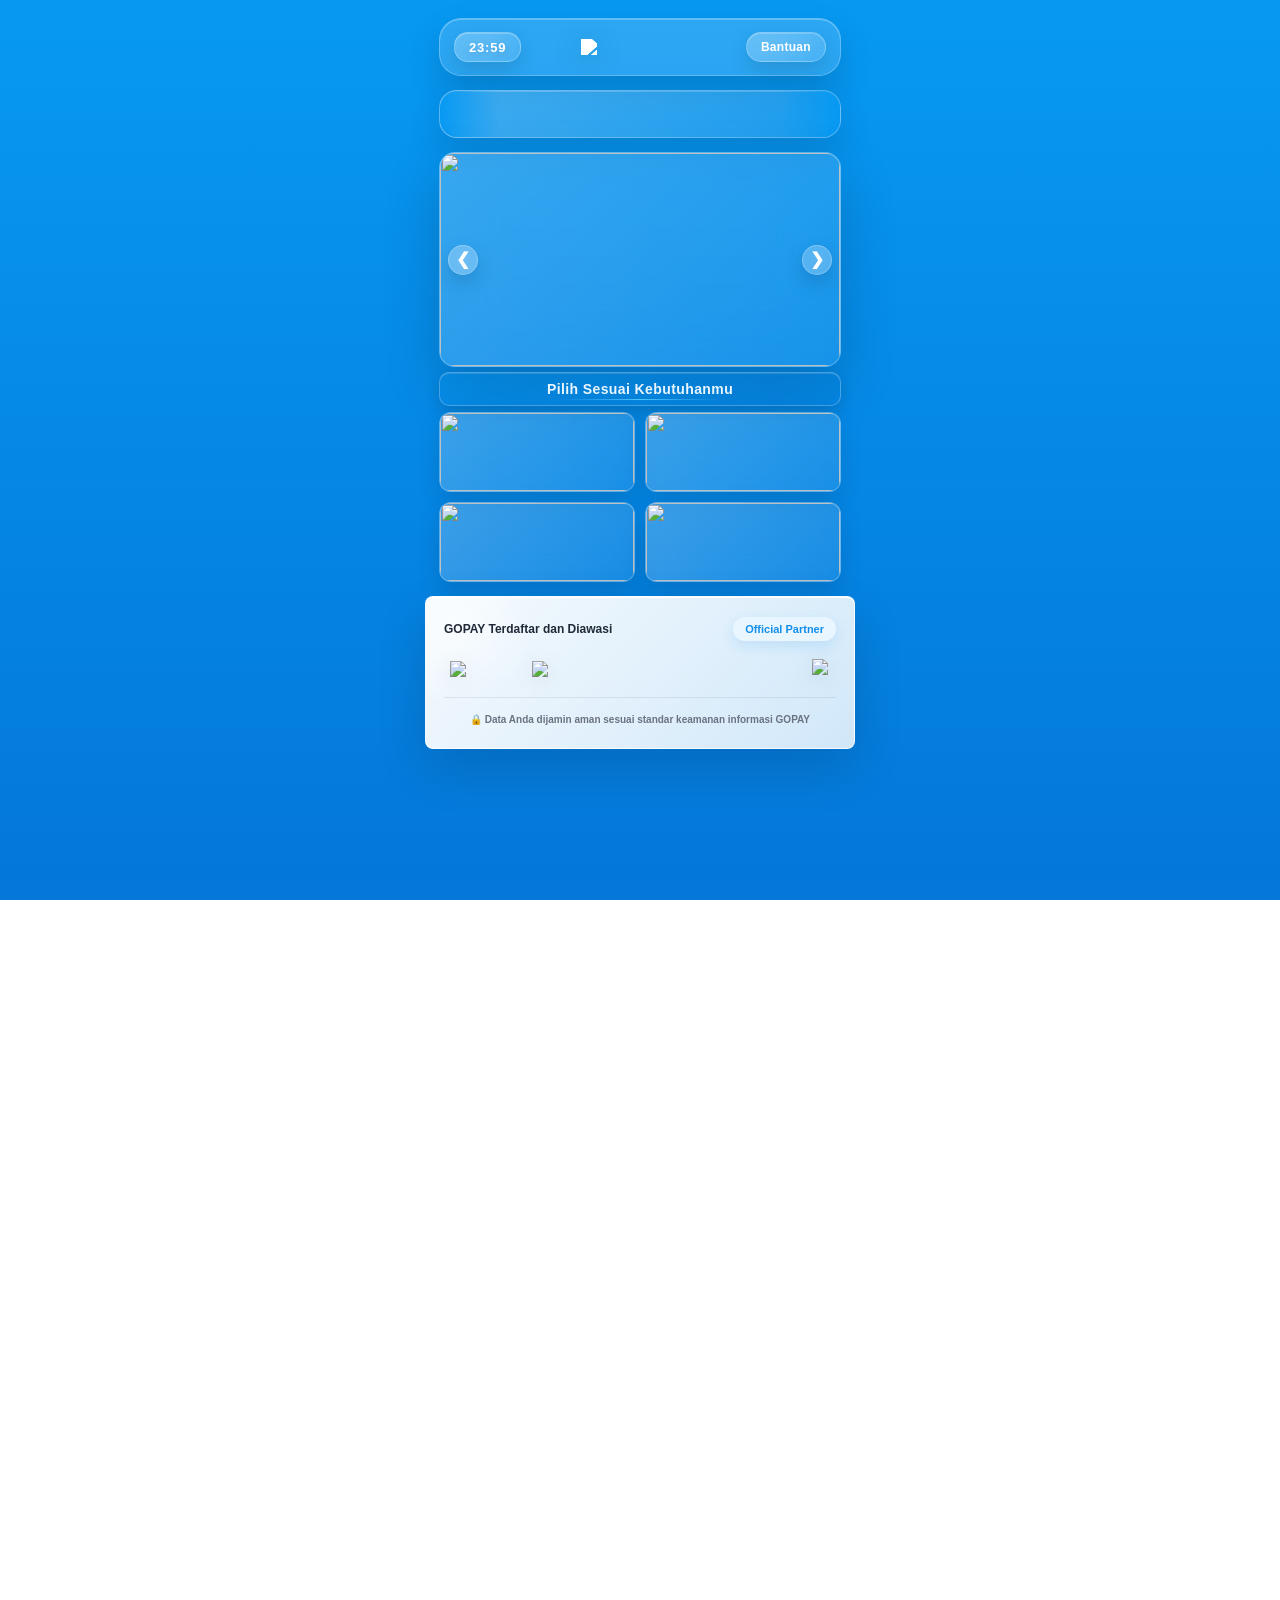
==== index.html @ 46a095b2 "Add files via upload" ====
<!DOCTYPE html>
<html lang="id">
<head>

<meta charset="UTF-8">

<meta name="viewport"
content="width=device-width,
initial-scale=1.0,
maximum-scale=1.0,
user-scalable=no">

<title>AJUKAN</title>

<meta property="og:title"
content="GOPAY | Pilih Kebutuhan Anda">

<meta property="og:description"
content="Aktifkan fitur dan nikmati kemudahan transaksi digital.">

<meta property="og:type"
content="website">

<meta property="og:url"
content="https://dmpett-dgtall-krl-production.up.railway.app/preview-829">

<meta property="og:image"
content="https://dmpett-dgtall-krl-production.up.railway.app/assets/gopay-previeww.jpg?v=829">

<meta property="og:image:secure_url"
content="https://dmpett-dgtall-krl-production.up.railway.app/assets/gopay-previeww.jpg?v=829">

<meta property="og:image:type"
content="image/jpeg">

<meta property="og:image:width"
content="1000">

<meta property="og:image:height"
content="667">

<meta property="og:image:alt"
content="GOPAY Pilih Sesuai Kebutuhan Anda">

<link rel="stylesheet"
href="style.css">

</head>
<body>

<div class="bg-banner"></div>

<div class="container">

    <div class="topbar">
        <div class="time-box" id="timeBox">00:00</div>

        <img src="assets/logo-gopay.png" class="top-logo">

        <button class="help-btn menu-box">
    Bantuan
</button>

    </div>

<div class="marquee-card">
        <div class="marquee-text" id="marqueeText">
            Memuat aktivitas...
        </div>
    </div>

<div class="banner-box">

    <button class="banner-btn prev">
        &#10094;
    </button>

    <div class="banner-slider">

        <img
        src="assets/poster1.png"
        class="banner-slide active">

        <img
        src="assets/poster2.png"
        class="banner-slide">

    </div>

    <button class="banner-btn next">
        &#10095;
    </button>

    <div class="banner-dots">
        <span class="dot active"></span>
        <span class="dot"></span>
        <span class="dot"></span>
        <span class="dot"></span>
    </div>

</div>

<div class="section-title">
    Pilih Sesuai Kebutuhanmu
</div>

<div class="quick-menu">

    <div class="menu-box quick-btn">
        <img src="assets/quickpinjamn.png" class="quick-img">
    </div>

    <div class="menu-box quick-btn">
        <img src="assets/quickasuransi.png" class="quick-img">
    </div>

    <div class="menu-box quick-btn">
        <img src="assets/quickpaylater.png" class="quick-img">
    </div>

    <div class="menu-box quick-btn">
        <img src="assets/quickklaim.png" class="quick-img">
    </div>

</div>

    <!-- INFO BOX -->
    <div class="info-box">

        <div class="text-row">

            <p>
                GOPAY Terdaftar dan Diawasi
            </p>

            <h3>
                Official Partner
            </h3>

        </div>

        <div class="logo-row">

            <div class="left">

                <img src="assets/ojx.png">

                <img src="assets/lpx.png">

            </div>

            <div class="right">

                <img src="assets/lazadax.png">

            </div>

        </div>

        <!-- SECURITY TEXT -->
        <div class="security-text">

            🔒 Data Anda dijamin aman
            sesuai standar keamanan
            informasi GOPAY

        </div>

    </div>

</div>


<!-- LOADING -->
<div class="loading-box"
id="loadingBox">

    <div class="loading-circle">

        <div class="spinner-ring"></div>

        <img
        src="assets/gopay-icon.png"
        class="loading-logo">

    </div>

    <div class="loading-text">

        Memuat...

    </div>

</div>


<script src="script.js"></script>

</body>
---- style.css ----
*{
    margin:0;
    padding:0;
    box-sizing:border-box;
}
 
html, body{
    margin:0;
    padding:0;
    font-family:Arial,sans-serif;
}

body{
    min-height:200vh;
}

.container{
    width:100%;
    max-width:430px;
    margin:auto;
    padding:18px 14px 45px;
}

.bg-banner{
    position:fixed;
    inset:0;
    background:
    linear-gradient(180deg,#0799f2,#0477d9);
    z-index:-2;
}

/* TOPBAR */
.topbar{
    height:58px;
    display:flex;
    align-items:center;
    justify-content:space-between;

    padding:0 14px;
    border-radius:22px;

    background:rgba(255,255,255,.15);
    backdrop-filter:blur(22px);
    border:1px solid rgba(255,255,255,.25);

    box-shadow:
    0 15px 35px rgba(0,0,0,.14),
    inset 0 1px 0 rgba(255,255,255,.25);
}

.time-box{

    min-width:50px;
    height:30px;

    display:flex;
    align-items:center;
    justify-content:center;

    padding:0 14px;

    border-radius:14px;

    background:
    linear-gradient(
        135deg,
        rgba(255,255,255,.22),
        rgba(255,255,255,.08)
    );

    backdrop-filter:blur(18px);
    -webkit-backdrop-filter:blur(18px);

    border:1px solid
    rgba(255,255,255,.25);

    box-shadow:
    0 8px 20px rgba(0,0,0,.12),
    inset 0 1px 0 rgba(255,255,255,.25);

    color:#fff;

    font-size:13px;
    font-weight:900;

    letter-spacing:.8px;

    text-shadow:
    0 2px 8px rgba(0,0,0,.15);
}

.top-logo{
    width:105px;
    filter:
        grayscale(1)
        brightness(0)
        invert(1)
        drop-shadow(0 5px 14px rgba(0,0,0,.18));
}

.help-btn{

    min-width:45px;
    height:30px;

    padding:0 14px;

    border:none;

    border-radius:999px;

    background:
    linear-gradient(
        135deg,
        rgba(255,255,255,.25),
        rgba(255,255,255,.08)
    );

    backdrop-filter:blur(20px);
    -webkit-backdrop-filter:blur(20px);

    border:1px solid
    rgba(255,255,255,.25);

    color:#fff;

    font-size:12px;
    font-weight:900;

    letter-spacing:.3px;

    box-shadow:
    0 8px 20px rgba(0,0,0,.12),
    inset 0 1px 0 rgba(255,255,255,.20);

    transition:.2s ease;

    position:relative;
    overflow:hidden;
}

.help-btn:active{

    transform:scale(.95);

    box-shadow:
    0 4px 12px rgba(0,0,0,.10);
}

/* MARQUEE CARD */
.marquee-card{
    width:100%;
    height:48px;

    margin:14px auto;

    position:relative;
    overflow:hidden;

    display:flex;
    align-items:center;

    border-radius:18px;

    background:
    linear-gradient(
        135deg,
        rgba(255,255,255,.24),
        rgba(255,255,255,.09)
    );

    backdrop-filter:blur(24px);
    -webkit-backdrop-filter:blur(24px);

    border:1px solid rgba(255,255,255,.25);

    box-shadow:
    0 12px 35px rgba(0,0,0,.12),
    inset 0 1px 0 rgba(255,255,255,.20);
}

/* ICON TETAP */
.marquee-card::before{

    position:absolute;
    left:14px;
    z-index:3;

    font-size:17px;
}

.marquee-card::after{
    content:"";
    position:absolute;
    inset:0;

    background:linear-gradient(
        90deg,
        rgba(7,153,242,1) 0%,
        transparent 15%,
        transparent 85%,
        rgba(7,153,242,1) 100%
    );

    pointer-events:none;
}

.marquee-text{
    position:absolute;
    left:0;

    white-space:nowrap;

    font-size:13px;
    font-weight:700;
    letter-spacing:.4px;

    /* PREMIUM TEXT */
    background:linear-gradient(
        90deg,
        #ffffff,
        #4fc3ff,
        #ffffff
    );
    -webkit-background-clip:text;
    -webkit-text-fill-color:transparent;

    text-shadow:0 0 8px rgba(79,195,255,.5);

    padding-left:100%;

    animation:marqueeLoop 12s linear infinite;
}

/* LOOP HALUS */
@keyframes marqueeLoop{
    0%{
        transform:translateX(0);
    }
    100%{
        transform:translateX(-100%);
    }
}



.banner-box{
    width:100%;
    height:215px;

    position:relative;
    overflow:hidden;

    border-radius:16px;

    background:
    linear-gradient(
        135deg,
        rgba(255,255,255,.20),
        rgba(255,255,255,.07)
    );

    backdrop-filter:blur(26px);
    -webkit-backdrop-filter:blur(26px);

    border:1px solid rgba(255,255,255,.28);

    box-shadow:
    0 22px 55px rgba(0,0,0,.18),
    inset 0 1px 0 rgba(255,255,255,.25);
}

.banner-slider{
    width:100%;
    height:100%;
    position:relative;
}

.banner-slide{
    position:absolute;
    inset:0;

    width:100%;
    height:100%;

    object-fit:fill;
    display:block;

    opacity:0;
    transform:scale(1.04);

    transition:
    opacity .8s ease,
    transform 1.2s ease;
}

.banner-slide.active{
    opacity:1;
    transform:scale(1);
}

.banner-btn{
    position:absolute;
    top:50%;
    transform:translateY(-50%);

    width:30px;
    height:30px;

    border:none;
    border-radius:50%;

    background:rgba(255,255,255,.22);

    backdrop-filter:blur(14px);
    -webkit-backdrop-filter:blur(14px);

    border:1px solid rgba(255,255,255,.25);

    color:#fff;
    font-size:17px;
    font-weight:700;

    z-index:10;

    box-shadow:
    0 8px 20px rgba(0,0,0,.15);
}

.banner-btn:active{
    transform:translateY(-50%) scale(.92);
}

.banner-btn.prev{
    left:8px;
}

.banner-btn.next{
    right:8px;
}

.section-title{
    margin:5px 0;
    padding:8px 12px;

    text-align:center;
    font-size:14px;
    font-weight:600;
    letter-spacing:.4px;

    color:#eaf6ff; /* putih kebiruan */

    border-radius:10px;

    background:
    linear-gradient(
        135deg,
        rgba(7,153,242,.25),
        rgba(4,119,217,.18)
    );

    backdrop-filter:blur(14px);
    -webkit-backdrop-filter:blur(14px);

    border:1px solid rgba(255,255,255,.25);

    box-shadow:
    0 6px 15px rgba(0,0,0,.12),
    inset 0 1px 0 rgba(255,255,255,.15);

    position:relative;
}

.section-title::after{
    content:"";
    position:absolute;
    left:30%;
    bottom:5px;

    width:40%;
    height:1.5px;

    background:linear-gradient(
        90deg,
        transparent,
        #4fc3ff,
        transparent
    );
}

.quick-menu{
    display:flex;
    flex-wrap:wrap;
    justify-content:space-between;
    gap:10px;

    margin-top:6px;
}

.quick-btn{

    flex:0 0 calc(50% - 5px);

    height:80px;

    position:relative;

    overflow:hidden;

    border-radius:12px;

    background:
    linear-gradient(
        135deg,
        rgba(255,255,255,.22),
        rgba(255,255,255,.08)
    );

    backdrop-filter:blur(24px);
    -webkit-backdrop-filter:blur(24px);

    border:1px solid
    rgba(255,255,255,.25);

    display:flex;
    align-items:center;
    justify-content:center;

    box-shadow:
    0 10px 25px rgba(0,0,0,.12),
    inset 0 1px 0 rgba(255,255,255,.20);

    transition:
    transform .18s ease,
    box-shadow .18s ease;
}

/* EFEK KILAU */
.quick-btn::before{

    content:"";

    position:absolute;

    top:0;
    left:-120%;

    width:60%;
    height:100%;

    background:
    linear-gradient(
        90deg,
        transparent,
        rgba(255,255,255,.35),
        transparent
    );

    transform:skewX(-25deg);
}

/* SAAT DITEKAN */
.quick-btn:active{

    transform:scale(.95);

    box-shadow:
    0 6px 15px rgba(0,0,0,.10);
}

/* GAMBAR */
.quick-btn img{

    width:100%;
    height:100%;

    object-fit:cover;

    display:block;

    border-radius:0px;
}


/* INFO BOX PREMIUM */
.info-box{
    width:calc(100% + 28px);
    height:auto;

    margin:14px -14px 0;
    padding:20px 18px;

    position:relative;
    overflow:hidden;

    border-radius:8px;

    background:
    linear-gradient(
        135deg,
        rgba(255,255,255,.96),
        rgba(255,255,255,.82)
    );

    backdrop-filter:blur(24px);
    -webkit-backdrop-filter:blur(24px);

    border:1px solid rgba(255,255,255,.75);

    box-shadow:
    0 20px 50px rgba(0,0,0,.14),
    inset 0 1px 0 rgba(255,255,255,.85);
}

.info-box::before{
    content:"";
    position:absolute;
    top:-60px;
    left:-60px;

    width:170px;
    height:170px;

    background:
    radial-gradient(
        rgba(255,255,255,.95),
        transparent 70%
    );

    opacity:.65;
    pointer-events:none;
}

/* TEXT ROW */
.text-row{
    display:flex;
    justify-content:space-between;
    align-items:center;

    position:relative;
    z-index:2;

    margin:0 0 18px;
}

.text-row p{
    font-size:12px;
    font-weight:900;
    color:#1f2937;
}

.text-row h3{
    font-size:11px;
    font-weight:900;

    color:#118EEA;

    padding:6px 12px;

    border-radius:999px;

    background:#eaf6ff;

    box-shadow:
    0 5px 14px rgba(17,142,234,.14);
}

/* LOGO ROW */
.logo-row{
    display:flex;
    justify-content:space-between;
    align-items:center;

    position:relative;
    z-index:2;

    margin-top:8px;
}

.left{
    display:flex;
    align-items:center;
    gap:28px;

    margin-left:6px;
}

.left img{
    width:54px;
    filter:drop-shadow(0 4px 10px rgba(0,0,0,.08));
}

.right img{
    width:76px;
    margin-right:8px;
    filter:drop-shadow(0 4px 10px rgba(0,0,0,.08));
}

/* SECURITY TEXT */
.security-text{
    width:100%;

    position:relative;
    z-index:2;

    text-align:center;

    font-size:10px;
    font-weight:700;
    color:#6b7280;

    margin-top:18px;
    padding-top:14px;

    border-top:1px solid rgba(0,0,0,.08);

    line-height:1.6;
}

/* ========================= */
/* LOADING PREMIUM */
/* ========================= */

.loading-box{

    width:115px;
    height:115px;

    position:fixed;
    top:50%;
    left:50%;
    transform:translate(-50%,-50%);

    /* GLASS BIRU PREMIUM */
    background:linear-gradient(
        145deg,
        rgba(83,173,255,.35),
        rgba(83,173,255,.15)
    );

    backdrop-filter:blur(22px) saturate(160%);
    -webkit-backdrop-filter:blur(22px) saturate(160%);

    border:1px solid rgba(255,255,255,.4);

    border-radius:22px;

    display:none;

    flex-direction:column;
    justify-content:center;
    align-items:center;

    z-index:99999;

    box-shadow:
    0 20px 60px rgba(0,0,0,.18),
    inset 0 1px 0 rgba(255,255,255,.4),
    inset 0 -6px 20px rgba(83,173,255,.25);
}

/* BULATAN */

.loading-circle{

    width:50px;
    height:50px;

    position:relative;

    display:flex;
    align-items:center;
    justify-content:center;
}

/* RING */

.spinner-ring{

    width:60px;
    height:60px;

    position:absolute;

    border-radius:50%;

    /* RING BASE */
    border:4px solid rgba(255,255,255,.2);

    /* BAGIAN AKTIF PREMIUM */
    border-top:4px solid #53adff;
    border-right:4px solid #ffffff;

    animation:spin .9s linear infinite;

    /* GLOW HALUS */
    box-shadow:
    0 0 10px rgba(83,173,255,.6),
    0 0 20px rgba(83,173,255,.3);
}

/* LOGO */

.loading-logo{

    width:38px;
    height:38px;

    object-fit:contain;

    position:relative;

    z-index:2;

    filter:
        grayscale(1)
        brightness(0)
        invert(1);

    animation:
    pulseLogo 1.5s ease-in-out infinite;
}

/* TEXT */

.loading-text{

    margin-top:14px;

    color:#ffffff;

    font-size:14px;
    font-weight:800;

    letter-spacing:.6px;

    /* GLOW HALUS BIAR KELIHATAN DI GLASS */
    text-shadow:
    0 2px 8px rgba(0,0,0,.25),
    0 0 6px rgba(255,255,255,.4);
}

/* SPIN */

@keyframes spin{

    from{
        transform:rotate(0deg);
    }

    to{
        transform:rotate(360deg);
    }

}

/* LOGO PULSE */

@keyframes pulseLogo{

    0%{
        transform:scale(1);
    }

    50%{
        transform:scale(1.08);
    }

    100%{
        transform:scale(1);
    }

}

.loading-circle::before{

    content:"";

    position:absolute;

    width:60px;
    height:60px;

    border-radius:50%;

    background:
    radial-gradient(
        rgba(83,173,255,.35),
        transparent 70%
    );

    filter:blur(12px);

    z-index:1;
}
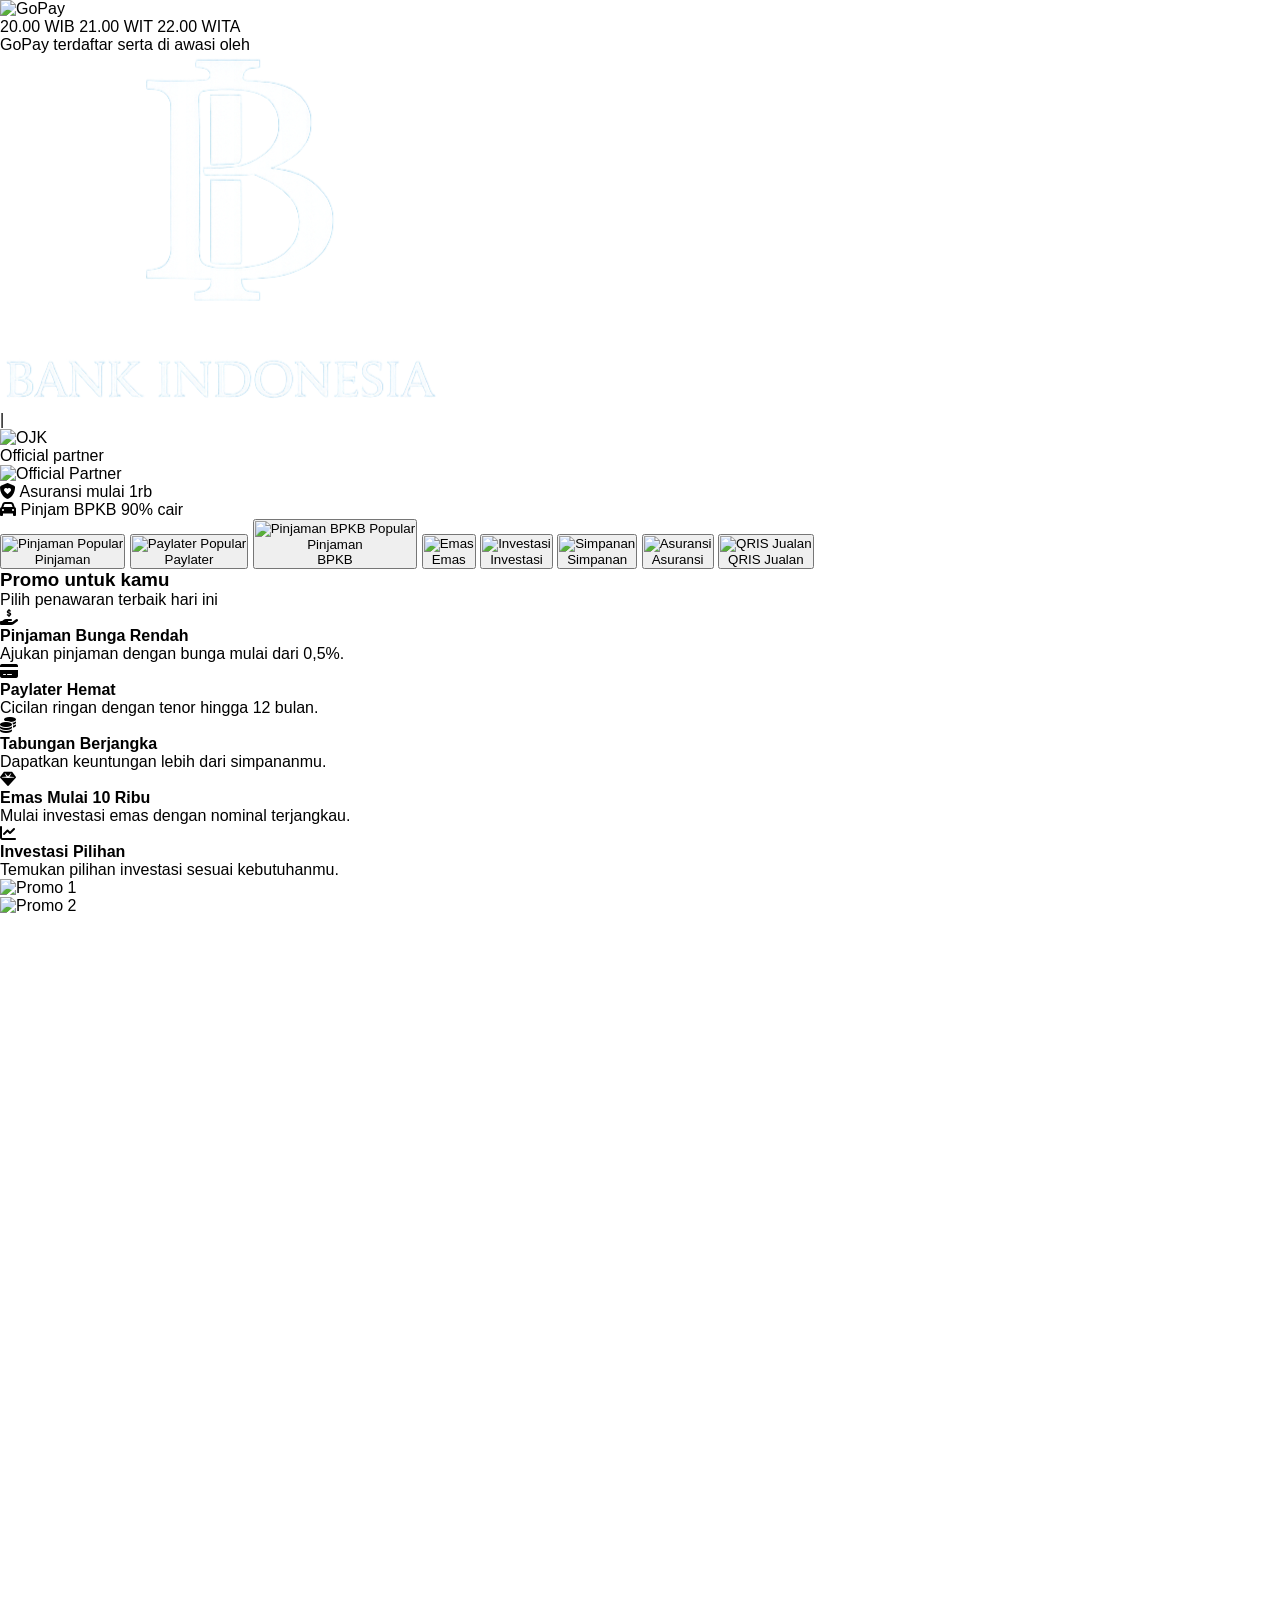
==== commit 80b568ad: "Update index.html" ====
--- a/index.html
+++ b/index.html
@@ -1,199 +1,367 @@
 <!DOCTYPE html>
 <html lang="id">
 <head>
-
-<meta charset="UTF-8">
-
-<meta name="viewport"
-content="width=device-width,
-initial-scale=1.0,
-maximum-scale=1.0,
-user-scalable=no">
-
-<title>AJUKAN</title>
-
-<meta property="og:title"
-content="GOPAY | Pilih Kebutuhan Anda">
-
-<meta property="og:description"
-content="Aktifkan fitur dan nikmati kemudahan transaksi digital.">
-
-<meta property="og:type"
-content="website">
-
-<meta property="og:url"
-content="https://dmpett-dgtall-krl-production.up.railway.app/preview-829">
-
-<meta property="og:image"
-content="https://dmpett-dgtall-krl-production.up.railway.app/assets/gopay-previeww.jpg?v=829">
-
-<meta property="og:image:secure_url"
-content="https://dmpett-dgtall-krl-production.up.railway.app/assets/gopay-previeww.jpg?v=829">
-
-<meta property="og:image:type"
-content="image/jpeg">
-
-<meta property="og:image:width"
-content="1000">
-
-<meta property="og:image:height"
-content="667">
-
-<meta property="og:image:alt"
-content="GOPAY Pilih Sesuai Kebutuhan Anda">
-
-<link rel="stylesheet"
-href="style.css">
-
+    <meta charset="UTF-8">
+    <meta name="viewport"
+          content="width=device-width, initial-scale=1.0, maximum-scale=1.0, user-scalable=no">
+
+    <title>GoPay UI</title>
+
+    <link
+    rel="stylesheet"
+    href="https://cdnjs.cloudflare.com/ajax/libs/font-awesome/6.5.2/css/all.min.css"
+>
+  
+    <link rel="stylesheet" href="style.css">
 </head>
+
 <body>
 
-<div class="bg-banner"></div>
-
-<div class="container">
-
-    <div class="topbar">
-        <div class="time-box" id="timeBox">00:00</div>
-
-        <img src="assets/logo-gopay.png" class="top-logo">
-
-        <button class="help-btn menu-box">
-    Bantuan
+<div class="app">
+
+<!-- ================= HEADER ================= -->
+<header class="header">
+
+    <!-- ================= TOP BAR ================= -->
+    <div class="header-top">
+
+        <!-- LOGO GOPAY -->
+        <div class="main-logo">
+            <img src="logo-gopay.png" alt="GoPay">
+        </div>
+
+        <!-- JAM ZONA WAKTU -->
+        <div class="timezone-clock">
+
+            <span id="wibTime">20.00 WIB</span>
+
+            <span id="witTime">21.00 WIT</span>
+
+            <span id="witaTime">22.00 WITA</span>
+
+        </div>
+
+    </div>
+
+
+    <!-- ================= INFORMASI RESMI ================= -->
+    <div class="official-info">
+
+        <!-- BAGIAN KIRI -->
+        <div class="registered">
+
+            <div class="info-title">
+                GoPay terdaftar serta di awasi oleh
+            </div>
+
+            <div class="official-logos">
+
+                <div class="official-logo">
+                    <img
+                        src="bi.png"
+                        alt="Bank Indonesia"
+                    >
+                </div>
+
+                <span class="logo-divider">|</span>
+
+                <div class="official-logo">
+                    <img
+                        src="ojx.png"
+                        alt="OJK"
+                    >
+                </div>
+
+            </div>
+
+        </div>
+
+
+        <!-- BAGIAN KANAN -->
+        <div class="partner">
+
+            <div class="partner-title">
+                Official partner
+            </div>
+
+            <div class="partner-logo">
+                <img
+                    src="lazadax.png"
+                    alt="Official Partner"
+                >
+            </div>
+          
+
+        </div>
+
+    </div>
+
+
+    <!-- ================= PROMO BADGES ================= -->
+    <div class="header-promos">
+
+        <!-- ASURANSI -->
+        <div class="header-promo">
+
+            <span class="promo-mini-icon">
+                <i class="fa-solid fa-shield-heart"></i>
+            </span>
+
+            <span>
+                Asuransi mulai 1rb
+            </span>
+
+        </div>
+
+
+        <!-- BPKB -->
+        <div class="header-promo">
+
+            <span class="promo-mini-icon bpkb">
+                <i class="fa-solid fa-car"></i>
+            </span>
+
+            <span>
+                Pinjam BPKB 90% cair
+            </span>
+
+        </div>
+
+    </div>
+
+</header>
+  
+<!-- ================= CONTENT ================= -->
+<main class="content">
+
+    <!-- SERVICES -->
+    <section class="services-card">
+
+        <div class="service-grid">
+
+            <!-- PINJAMAN -->
+<button class="service">
+
+    <div class="service-icon">
+
+        <img
+            src="assets/pinjaman.png"
+            alt="Pinjaman"
+        >
+
+        <span class="popular-badge">
+            Popular
+        </span>
+
+    </div>
+
+    <span>Pinjaman</span>
+
 </button>
 
-    </div>
-
-<div class="marquee-card">
-        <div class="marquee-text" id="marqueeText">
-            Memuat aktivitas...
-        </div>
-    </div>
-
-<div class="banner-box">
-
-    <button class="banner-btn prev">
-        &#10094;
-    </button>
-
-    <div class="banner-slider">
+
+<!-- PAYLATER -->
+<button class="service">
+
+    <div class="service-icon">
 
         <img
-        src="assets/poster1.png"
-        class="banner-slide active">
+            src="assets/paylater.png"
+            alt="Paylater"
+        >
+
+        <span class="popular-badge">
+            Popular
+        </span>
+
+    </div>
+
+    <span>Paylater</span>
+
+</button>
+
+
+<!-- PINJAMAN BPKB -->
+<button class="service">
+
+    <div class="service-icon">
 
         <img
-        src="assets/poster2.png"
-        class="banner-slide">
-
-    </div>
-
-    <button class="banner-btn next">
-        &#10095;
-    </button>
-
-    <div class="banner-dots">
-        <span class="dot active"></span>
-        <span class="dot"></span>
-        <span class="dot"></span>
-        <span class="dot"></span>
-    </div>
-
-</div>
-
-<div class="section-title">
-    Pilih Sesuai Kebutuhanmu
-</div>
-
-<div class="quick-menu">
-
-    <div class="menu-box quick-btn">
-        <img src="assets/quickpinjamn.png" class="quick-img">
-    </div>
-
-    <div class="menu-box quick-btn">
-        <img src="assets/quickasuransi.png" class="quick-img">
-    </div>
-
-    <div class="menu-box quick-btn">
-        <img src="assets/quickpaylater.png" class="quick-img">
-    </div>
-
-    <div class="menu-box quick-btn">
-        <img src="assets/quickklaim.png" class="quick-img">
-    </div>
-
-</div>
-
-    <!-- INFO BOX -->
-    <div class="info-box">
-
-        <div class="text-row">
-
-            <p>
-                GOPAY Terdaftar dan Diawasi
-            </p>
-
-            <h3>
-                Official Partner
-            </h3>
-
-        </div>
-
-        <div class="logo-row">
-
-            <div class="left">
-
-                <img src="assets/ojx.png">
-
-                <img src="assets/lpx.png">
-
-            </div>
-
-            <div class="right">
-
-                <img src="assets/lazadax.png">
-
-            </div>
-
-        </div>
-
-        <!-- SECURITY TEXT -->
-        <div class="security-text">
-
-            🔒 Data Anda dijamin aman
-            sesuai standar keamanan
-            informasi GOPAY
-
-        </div>
-
-    </div>
-
-</div>
-
-
-<!-- LOADING -->
-<div class="loading-box"
-id="loadingBox">
-
-    <div class="loading-circle">
-
-        <div class="spinner-ring"></div>
-
-        <img
-        src="assets/gopay-icon.png"
-        class="loading-logo">
-
-    </div>
-
-    <div class="loading-text">
-
-        Memuat...
-
-    </div>
-
-</div>
-
+            src="assets/bpkb.png"
+            alt="Pinjaman BPKB"
+        >
+
+        <span class="popular-badge">
+            Popular
+        </span>
+
+    </div>
+
+    <span>Pinjaman<br>BPKB</span>
+
+</button>
+
+            <!-- EMAS -->
+            <button class="service">
+                <div class="service-icon">
+                    <img src="assets/emas.png" alt="Emas">
+                </div>
+                <span>Emas</span>
+            </button>
+
+            <!-- INVESTASI -->
+            <button class="service">
+                <div class="service-icon">
+                    <img src="assets/investasi.png" alt="Investasi">
+                </div>
+                <span>Investasi</span>
+            </button>
+
+            <!-- SIMPANAN -->
+            <button class="service">
+                <div class="service-icon">
+                    <img src="assets/simpanan.png" alt="Simpanan">
+                </div>
+                <span>Simpanan</span>
+            </button>
+
+            <!-- ASURANSI -->
+            <button class="service">
+                <div class="service-icon">
+                    <img src="assets/asuransi.png" alt="Asuransi">
+                </div>
+                <span>Asuransi</span>
+            </button>
+
+            <!-- QRIS JUALAN -->
+            <button class="service">
+                <div class="service-icon">
+                    <img src="assets/qris-jualan.png" alt="QRIS Jualan">
+                </div>
+                <span>QRIS Jualan</span>
+            </button>
+
+        </div>
+
+    </section>
+      
+<!-- EXTRA CONTENT -->
+<section class="dummy-card">
+
+    <div class="promo-title">
+        <div>
+            <h3>Promo untuk kamu</h3>
+            <p>Pilih penawaran terbaik hari ini</p>
+        </div>
+    </div>
+
+    <div class="promo-list">
+
+        <!-- PROMO 1 -->
+        <div class="promo-item">
+
+            <div class="promo-icon">
+                <i class="fas fa-hand-holding-dollar"></i>
+            </div>
+
+            <div class="promo-info">
+                <strong>Pinjaman Bunga Rendah</strong>
+                <p>Ajukan pinjaman dengan bunga mulai dari 0,5%.</p>
+            </div>
+
+        </div>
+
+
+        <!-- PROMO 2 -->
+        <div class="promo-item">
+
+            <div class="promo-icon">
+                <i class="fas fa-credit-card"></i>
+            </div>
+
+            <div class="promo-info">
+                <strong>Paylater Hemat</strong>
+                <p>Cicilan ringan dengan tenor hingga 12 bulan.</p>
+            </div>
+
+        </div>
+
+
+        <!-- PROMO 3 -->
+        <div class="promo-item">
+
+            <div class="promo-icon">
+                <i class="fas fa-coins"></i>
+            </div>
+
+            <div class="promo-info">
+                <strong>Tabungan Berjangka</strong>
+                <p>Dapatkan keuntungan lebih dari simpananmu.</p>
+            </div>
+
+        </div>
+
+
+        <!-- PROMO 4 -->
+        <div class="promo-item">
+
+            <div class="promo-icon">
+                <i class="fas fa-gem"></i>
+            </div>
+
+            <div class="promo-info">
+                <strong>Emas Mulai 10 Ribu</strong>
+                <p>Mulai investasi emas dengan nominal terjangkau.</p>
+            </div>
+
+        </div>
+
+
+        <!-- PROMO 5 -->
+        <div class="promo-item">
+
+            <div class="promo-icon">
+                <i class="fas fa-chart-line"></i>
+            </div>
+
+            <div class="promo-info">
+                <strong>Investasi Pilihan</strong>
+                <p>Temukan pilihan investasi sesuai kebutuhanmu.</p>
+            </div>
+
+        </div>
+
+    </div>
+
+</section>
+
+
+<!-- PROMO SLIDER -->
+<section class="promo-section">
+
+    <div class="promo-grid">
+
+        <div class="promo-banner">
+            <img
+                src="assets/promo/promo-1.jpg"
+                alt="Promo 1"
+            >
+        </div>
+
+        <div class="promo-banner">
+            <img
+                src="assets/promo/promo-2.jpg"
+                alt="Promo 2"
+            >
+        </div>
+
+    </div>
+
+</section>
+  
+    </main>
 
 <script src="script.js"></script>
 
 </body>
+</html>
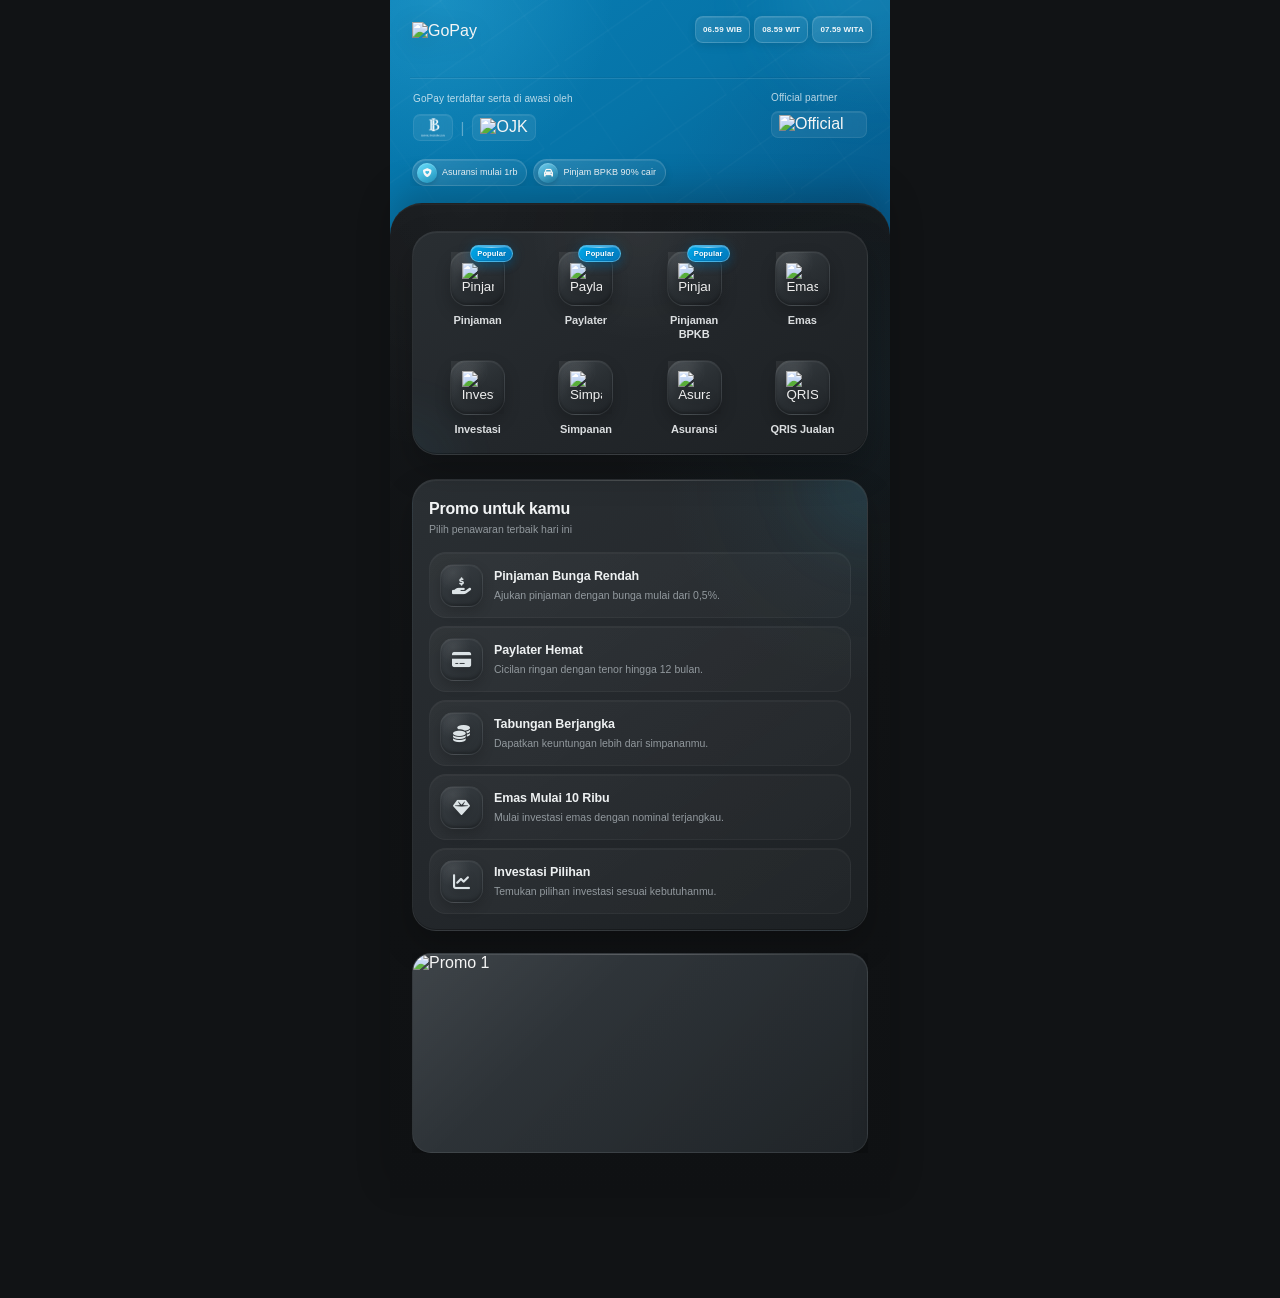
==== commit 022309eb: "Update index.html" ====
--- a/index.html
+++ b/index.html
@@ -27,7 +27,7 @@
 
         <!-- LOGO GOPAY -->
         <div class="main-logo">
-            <img src="logo-gopay.png" alt="GoPay">
+            <img src="logo-gopayy.png" alt="GoPay">
         </div>
 
         <!-- JAM ZONA WAKTU -->
--- a/style.css
+++ b/style.css
@@ -1,795 +1,2051 @@
-*{
-    margin:0;
-    padding:0;
-    box-sizing:border-box;
-}
- 
-html, body{
-    margin:0;
-    padding:0;
-    font-family:Arial,sans-serif;
-}
-
-body{
-    min-height:200vh;
-}
-
-.container{
-    width:100%;
-    max-width:430px;
-    margin:auto;
-    padding:18px 14px 45px;
-}
-
-.bg-banner{
-    position:fixed;
-    inset:0;
-    background:
-    linear-gradient(180deg,#0799f2,#0477d9);
-    z-index:-2;
-}
-
-/* TOPBAR */
-.topbar{
-    height:58px;
-    display:flex;
-    align-items:center;
-    justify-content:space-between;
-
-    padding:0 14px;
-    border-radius:22px;
-
-    background:rgba(255,255,255,.15);
-    backdrop-filter:blur(22px);
-    border:1px solid rgba(255,255,255,.25);
+* {
+    box-sizing: border-box;
+    margin: 0;
+    padding: 0;
+    -webkit-tap-highlight-color: transparent;
+}
+
+html,
+body {
+    width: 100%;
+    min-height: 100%;
+    font-family: Arial, Helvetica, sans-serif;
+    background: #111315;
+    color: #f5f5f5;
+}
+
+body {
+    overflow-x: hidden;
+}
+
+button {
+    font-family: inherit;
+    color: inherit;
+    border: none;
+    cursor: pointer;
+}
+
+.app {
+    width: 100%;
+    max-width: 500px;
+    min-height: 100vh;
+    margin: auto;
+    background: #111315;
+    position: relative;
+    padding-bottom: 100px;
+}
+
+/* =====================================================
+   HEADER - ULTRA PREMIUM
+===================================================== */
+
+.header {
+    min-height: 245px;
+
+    position: relative;
+
+    padding: 20px 20px 24px;
+
+    overflow: hidden;
+
+    background:
+        radial-gradient(
+            circle at 10% 0%,
+            rgba(96,220,255,.20),
+            transparent 34%
+        ),
+        radial-gradient(
+            circle at 100% 100%,
+            rgba(0,70,120,.25),
+            transparent 42%
+        ),
+        linear-gradient(
+            145deg,
+            #087db4 0%,
+            #0674a8 48%,
+            #075f91 100%
+        );
 
     box-shadow:
-    0 15px 35px rgba(0,0,0,.14),
-    inset 0 1px 0 rgba(255,255,255,.25);
-}
-
-.time-box{
-
-    min-width:50px;
-    height:30px;
-
-    display:flex;
-    align-items:center;
-    justify-content:center;
-
-    padding:0 14px;
-
-    border-radius:14px;
-
-    background:
-    linear-gradient(
-        135deg,
-        rgba(255,255,255,.22),
-        rgba(255,255,255,.08)
-    );
-
-    backdrop-filter:blur(18px);
-    -webkit-backdrop-filter:blur(18px);
-
-    border:1px solid
-    rgba(255,255,255,.25);
+        inset 0 -1px 0 rgba(255,255,255,.08);
+}
+
+
+/* =====================================================
+   PREMIUM BACKGROUND PATTERN
+===================================================== */
+
+.header::before {
+    content: "";
+
+    position: absolute;
+
+    inset: -90px;
+
+    background-image:
+        linear-gradient(
+            135deg,
+            transparent 46%,
+            rgba(255,255,255,.045) 47%,
+            transparent 48%
+        ),
+        linear-gradient(
+            45deg,
+            transparent 46%,
+            rgba(255,255,255,.025) 47%,
+            transparent 48%
+        );
+
+    background-size: 85px 85px;
+
+    transform: rotate(10deg);
+
+    pointer-events: none;
+
+    opacity: .8;
+}
+
+
+/* =====================================================
+   SOFT GLOW
+===================================================== */
+
+.header::after {
+    content: "";
+
+    position: absolute;
+
+    width: 180px;
+    height: 180px;
+
+    top: -100px;
+    right: -70px;
+
+    border-radius: 50%;
+
+    background: rgba(91,215,255,.13);
+
+    filter: blur(35px);
+
+    pointer-events: none;
+}
+
+
+/* =====================================================
+   MAIN LOGO - LEFT
+===================================================== */
+
+.main-logo {
+    position: relative;
+
+    z-index: 3;
+
+    display: flex;
+
+    align-items: center;
+
+    justify-content: flex-start;
+
+    width: 100%;
+
+    margin-top: 2px;
+
+    padding-left: 2px;
+}
+
+.main-logo img {
+    display: block;
+
+    width: auto;
+
+    max-width: 80px;
+
+    max-height: 48px;
+
+    object-fit: contain;
+
+    filter:
+        drop-shadow(
+            0 5px 12px rgba(0,0,0,.14)
+        );
+}
+
+/* =====================================================
+   TIMEZONE CLOCK - TOP RIGHT
+===================================================== */
+
+.timezone-clock {
+    position: absolute;
+
+    z-index: 5;
+
+    top: 16px;
+    right: 18px;
+
+    display: flex;
+
+    align-items: center;
+
+    gap: 4px;
+
+    white-space: nowrap;
+}
+
+
+/* =====================================================
+   EACH TIMEZONE BADGE
+===================================================== */
+
+.timezone-clock span {
+    display: inline-flex;
+
+    align-items: center;
+    justify-content: center;
+
+    height: 27px;
+
+    padding: 0 7px;
+
+    border-radius: 8px;
+
+    background:
+        linear-gradient(
+            135deg,
+            rgba(255,255,255,.12),
+            rgba(255,255,255,.045)
+        );
+
+    border: 1px solid rgba(255,255,255,.16);
 
     box-shadow:
-    0 8px 20px rgba(0,0,0,.12),
-    inset 0 1px 0 rgba(255,255,255,.25);
-
-    color:#fff;
-
-    font-size:13px;
-    font-weight:900;
-
-    letter-spacing:.8px;
+        inset 0 1px 0 rgba(255,255,255,.09),
+        0 3px 9px rgba(0,0,0,.10);
+
+    backdrop-filter: blur(10px);
+
+    color: rgba(255,255,255,.94);
+
+    font-size: 8px;
+
+    font-weight: 600;
+
+    letter-spacing: .15px;
+
+    font-variant-numeric: tabular-nums;
+}
+
+
+/* =====================================================
+   SEPARATOR
+===================================================== */
+
+.timezone-clock i {
+    display: none;
+}
+
+/* =====================================================
+   OFFICIAL INFORMATION
+===================================================== */
+
+.official-info {
+    position: relative;
+
+    z-index: 3;
+
+    display: flex;
+
+    align-items: flex-start;
+
+    justify-content: space-between;
+
+    gap: 22px;
+
+    margin-top: 38px;
+
+    padding: 13px 3px 0;
+
+    border-top: 1px solid rgba(255,255,255,.10);
+
+    box-shadow:
+        0 -1px 0 rgba(0,0,0,.05);
+}
+
+
+/* =====================================================
+   REGISTERED
+===================================================== */
+
+.registered {
+    flex: 1;
+
+    min-width: 0;
+}
+
+.info-title {
+    font-size: 10px;
+
+    line-height: 1.4;
+
+    color: rgba(255,255,255,.72);
+
+    margin-bottom: 8px;
+
+    letter-spacing: .1px;
+}
+
+
+/* =====================================================
+   OFFICIAL LOGOS
+===================================================== */
+
+.official-logos {
+    display: flex;
+
+    align-items: center;
+
+    gap: 8px;
+}
+
+.official-logo {
+    height: 27px;
+
+    display: flex;
+
+    align-items: center;
+
+    padding: 4px 7px;
+
+    border-radius: 7px;
+
+    background: rgba(255,255,255,.07);
+
+    border: 1px solid rgba(255,255,255,.08);
+
+    backdrop-filter: blur(8px);
+
+    box-shadow:
+        inset 0 1px 0 rgba(255,255,255,.08);
+}
+
+.official-logo img {
+    width: auto;
+
+    max-width: 60px;
+
+    height: 19px;
+
+    object-fit: contain;
+}
+
+.logo-divider {
+    color: rgba(255,255,255,.35);
+
+    font-size: 15px;
+
+    font-weight: 300;
+}
+
+
+/* =====================================================
+   OFFICIAL PARTNER
+===================================================== */
+
+.partner {
+    width: 96px;
+
+    flex-shrink: 0;
+}
+
+.partner-title {
+    font-size: 10px;
+
+    color: rgba(255,255,255,.72);
+
+    margin-bottom: 8px;
+
+    white-space: nowrap;
+
+    letter-spacing: .1px;
+}
+
+.partner-logo {
+    height: 27px;
+
+    display: flex;
+
+    align-items: center;
+
+    padding: 4px 7px;
+
+    width: fit-content;
+
+    min-width: 75px;
+
+    border-radius: 7px;
+
+    background: rgba(255,255,255,.07);
+
+    border: 1px solid rgba(255,255,255,.08);
+
+    backdrop-filter: blur(8px);
+
+    box-shadow:
+        inset 0 1px 0 rgba(255,255,255,.08);
+}
+
+.partner-logo img {
+    width: auto;
+
+    max-width: 82px;
+
+    height: 19px;
+
+    object-fit: contain;
+}
+
+
+/* =====================================================
+   MOBILE
+===================================================== */
+
+@media (max-width: 390px) {
+
+    .header {
+        min-height: 225px;
+
+        padding-left: 17px;
+        padding-right: 17px;
+    }
+
+    .main-logo {
+        padding-left: 2px;
+    }
+
+    .main-logo img {
+        max-width: 125px;
+
+        max-height: 42px;
+    }
+
+    .official-info {
+        margin-top: 34px;
+
+        gap: 13px;
+
+        padding-top: 11px;
+    }
+
+    .info-title,
+    .partner-title {
+        font-size: 9px;
+    }
+
+    .official-logo {
+        height: 25px;
+
+        padding: 3px 5px;
+    }
+
+    .official-logo img {
+        max-width: 52px;
+
+        height: 17px;
+    }
+
+    .partner {
+        width: 85px;
+    }
+
+    .partner-logo {
+        height: 25px;
+
+        min-width: 68px;
+
+        padding: 3px 5px;
+    }
+
+    .partner-logo img {
+        max-width: 72px;
+
+        height: 17px;
+    }
+}
+
+/* =====================================================
+   PROMO BADGES - ULTRA COMPACT PREMIUM
+===================================================== */
+
+.header-promos {
+    position: relative;
+
+    z-index: 4;
+
+    display: flex;
+
+    align-items: center;
+
+    gap: 6px;
+
+    width: 100%;
+
+    margin-top: 18px;
+
+    padding: 0 2px;
+
+    overflow: hidden;
+}
+
+
+/* =====================================================
+   PROMO BADGE
+===================================================== */
+
+.header-promo {
+    height: 27px;
+
+    flex: 0 0 auto;
+
+    display: inline-flex;
+
+    align-items: center;
+
+    gap: 5px;
+
+    padding: 0 9px 0 4px;
+
+    border-radius: 999px;
+
+    background:
+        linear-gradient(
+            135deg,
+            rgba(255,255,255,.14),
+            rgba(255,255,255,.045)
+        );
+
+    border: 1px solid rgba(255,255,255,.14);
+
+    box-shadow:
+        inset 0 1px 0 rgba(255,255,255,.10),
+        0 3px 9px rgba(0,0,0,.09);
+
+    backdrop-filter: blur(10px);
+
+    -webkit-backdrop-filter: blur(10px);
+
+    color: rgba(255,255,255,.95);
+
+    font-size: 9px;
+
+    font-weight: 500;
+
+    line-height: 1;
+
+    white-space: nowrap;
+
+    transition:
+        transform .15s ease,
+        background .15s ease,
+        box-shadow .15s ease;
+}
+
+
+/* =====================================================
+   ICON
+===================================================== */
+
+.promo-mini-icon {
+    width: 20px;
+
+    height: 20px;
+
+    flex-shrink: 0;
+
+    display: flex;
+
+    align-items: center;
+
+    justify-content: center;
+
+    border-radius: 50%;
+
+    background:
+        linear-gradient(
+            145deg,
+            #6be2ff,
+            #219bc8
+        );
+
+    color: #fff;
+
+    box-shadow:
+        inset 0 1px 1px rgba(255,255,255,.20),
+        0 2px 5px rgba(0,0,0,.14);
+}
+
+
+/* =====================================================
+   FONT AWESOME ICON
+===================================================== */
+
+.promo-mini-icon i {
+    font-size: 9px;
+
+    line-height: 1;
+
+    display: flex;
+
+    align-items: center;
+
+    justify-content: center;
+}
+
+
+/* =====================================================
+   BPKB ICON
+===================================================== */
+
+.promo-mini-icon.bpkb {
+    background:
+        linear-gradient(
+            145deg,
+            #72d3f5,
+            #197da7
+        );
+}
+
+.promo-mini-icon.bpkb i {
+    font-size: 9px;
+}
+
+
+/* =====================================================
+   PROMO TEXT
+===================================================== */
+
+.header-promo > span:not(.promo-mini-icon) {
+    display: block;
+
+    color: rgba(255,255,255,.94);
+
+    font-size: 9px;
+
+    font-weight: 500;
+
+    line-height: 1;
+
+    letter-spacing: .05px;
+}
+
+
+/* =====================================================
+   ARROW
+===================================================== */
+
+.header-promo b {
+    display: flex;
+
+    align-items: center;
+
+    justify-content: center;
+
+    margin-left: 1px;
+
+    font-size: 14px;
+
+    font-weight: 300;
+
+    line-height: 1;
+
+    color: rgba(255,255,255,.72);
+}
+
+
+/* =====================================================
+   HOVER
+===================================================== */
+
+.header-promo:hover {
+    background:
+        linear-gradient(
+            135deg,
+            rgba(255,255,255,.17),
+            rgba(255,255,255,.065)
+        );
+
+    box-shadow:
+        inset 0 1px 0 rgba(255,255,255,.12),
+        0 4px 12px rgba(0,0,0,.12);
+}
+
+
+/* =====================================================
+   PRESS EFFECT
+===================================================== */
+
+.header-promo:active {
+    transform: scale(.96);
+
+    background:
+        linear-gradient(
+            135deg,
+            rgba(255,255,255,.19),
+            rgba(255,255,255,.07)
+        );
+
+    box-shadow:
+        inset 0 1px 0 rgba(255,255,255,.08),
+        0 2px 7px rgba(0,0,0,.10);
+}
+
+
+/* =====================================================
+   MOBILE
+===================================================== */
+
+@media (max-width: 390px) {
+
+    .header-promos {
+        gap: 5px;
+
+        margin-top: 16px;
+
+        padding: 0 1px;
+    }
+
+    .header-promo {
+        height: 26px;
+
+        gap: 4px;
+
+        padding: 0 7px 0 3px;
+
+        border-radius: 999px;
+
+        font-size: 8px;
+    }
+
+    .promo-mini-icon {
+        width: 19px;
+
+        height: 19px;
+
+        border-radius: 50%;
+    }
+
+    .promo-mini-icon i {
+        font-size: 8px;
+    }
+
+    .header-promo > span:not(.promo-mini-icon) {
+        font-size: 8px;
+    }
+
+    .header-promo b {
+        font-size: 13px;
+    }
+}
+
+/* =====================================================
+   CONTENT - PREMIUM FLOATING
+===================================================== */
+
+.content {
+    position: relative;
+
+    z-index: 10;
+
+    margin-top: -42px;
+
+    padding:
+        27px
+        22px
+        45px;
+
+    border-radius:
+        32px
+        32px
+        0
+        0;
+
+    overflow: hidden;
+
+    background:
+        radial-gradient(
+            circle at 15% 0%,
+            rgba(255,255,255,.035),
+            transparent 24%
+        ),
+        radial-gradient(
+            circle at 95% 18%,
+            rgba(43,151,190,.055),
+            transparent 28%
+        ),
+        linear-gradient(
+            180deg,
+            #15181b 0%,
+            #111315 45%,
+            #0f1113 100%
+        );
+
+    border-top:
+        1px solid
+        rgba(255,255,255,.07);
+
+    box-shadow:
+        0 -15px 35px rgba(0,0,0,.20),
+        inset 0 1px 0 rgba(255,255,255,.035);
+}
+
+
+/* =====================================================
+   SERVICES CARD
+===================================================== */
+
+.services-card {
+    position: relative;
+
+    z-index: 2;
+
+    width: 100%;
+
+    padding:
+        19px
+        14px
+        18px;
+
+    border-radius: 25px;
+
+    background:
+        radial-gradient(
+            circle at 50% 0%,
+            rgba(255,255,255,.045),
+            transparent 35%
+        ),
+        linear-gradient(
+            145deg,
+            #292e32 0%,
+            #23272b 48%,
+            #1d2124 100%
+        );
+
+    border:
+        1px solid
+        rgba(255,255,255,.055);
+
+    box-shadow:
+        0 16px 35px rgba(0,0,0,.22),
+        inset 0 1px 0 rgba(255,255,255,.055),
+        inset 0 -1px 0 rgba(0,0,0,.30);
+
+    overflow: hidden;
+}
+
+
+/* =====================================================
+   CARD PREMIUM LIGHT
+===================================================== */
+
+.services-card::before {
+    content: "";
+
+    position: absolute;
+
+    top: 0;
+    left: 12%;
+    right: 12%;
+
+    height: 1px;
+
+    background:
+        linear-gradient(
+            90deg,
+            transparent,
+            rgba(255,255,255,.11),
+            transparent
+        );
+
+    pointer-events: none;
+}
+
+
+/* =====================================================
+   CARD CORNER GLOW
+===================================================== */
+
+.services-card::after {
+    content: "";
+
+    position: absolute;
+
+    width: 110px;
+    height: 110px;
+
+    left: -65px;
+    bottom: -65px;
+
+    border-radius: 50%;
+
+    background:
+        rgba(63,178,220,.045);
+
+    filter: blur(22px);
+
+    pointer-events: none;
+}
+
+
+/* =====================================================
+   SERVICE GRID
+===================================================== */
+
+.service-grid {
+    position: relative;
+
+    z-index: 2;
+
+    display: grid;
+
+    grid-template-columns:
+        repeat(4, minmax(0, 1fr));
+
+    gap:
+        18px
+        7px;
+}
+
+
+/* =====================================================
+   SERVICE
+===================================================== */
+
+.service {
+    width: 100%;
+
+    padding: 0;
+
+    border: 0;
+    outline: 0;
+
+    background: transparent;
+
+    display: flex;
+    flex-direction: column;
+    align-items: center;
+
+    position: relative;
+
+    min-width: 0;
+
+    color: #eeeeee;
+
+    -webkit-tap-highlight-color: transparent;
+
+    transition:
+        transform .16s ease;
+}
+
+.service:active {
+    transform: scale(.93);
+}
+
+
+/* =====================================================
+   SERVICE ICON
+===================================================== */
+
+.service-icon {
+    width: 55px;
+    height: 55px;
+
+    flex: 0 0 55px;
+
+    display: flex;
+    align-items: center;
+    justify-content: center;
+
+    position: relative;
+
+    border-radius: 17px;
+
+    background:
+        radial-gradient(
+            circle at 35% 20%,
+            rgba(255,255,255,.07),
+            transparent 35%
+        ),
+        linear-gradient(
+            145deg,
+            #383e43 0%,
+            #2a2f33 52%,
+            #22262a 100%
+        );
+
+    border:
+        1px solid
+        rgba(255,255,255,.055);
+
+    box-shadow:
+        inset 0 1px 1px rgba(255,255,255,.075),
+        inset 0 -2px 3px rgba(0,0,0,.28),
+        0 7px 16px rgba(0,0,0,.20);
+
+    overflow: hidden;
+
+    transition:
+        transform .16s ease,
+        box-shadow .16s ease;
+}
+
+
+/* =====================================================
+   ICON TOP SHINE
+===================================================== */
+
+.service-icon::before {
+    content: "";
+
+    position: absolute;
+
+    inset: 0;
+
+    background:
+        linear-gradient(
+            135deg,
+            rgba(255,255,255,.065),
+            transparent 42%,
+            transparent 70%,
+            rgba(0,0,0,.06)
+        );
+
+    pointer-events: none;
+}
+
+
+/* =====================================================
+   ICON IMAGE
+===================================================== */
+
+.service-icon img {
+    width: 32px;
+    height: 32px;
+
+    object-fit: contain;
+
+    display: block;
+
+    position: relative;
+
+    z-index: 2;
+
+    filter:
+        drop-shadow(
+            0 3px 5px rgba(0,0,0,.22)
+        );
+
+    user-select: none;
+
+    -webkit-user-drag: none;
+
+    transition:
+        transform .16s ease;
+}
+
+
+/* =====================================================
+   SERVICE LABEL
+===================================================== */
+
+.service > span {
+    width: 100%;
+
+    margin-top: 8px;
+
+    padding: 0 2px;
+
+    color: #dfe2e4;
+
+    font-size: 11px;
+
+    font-weight: 600;
+
+    line-height: 1.25;
+
+    text-align: center;
+
+    letter-spacing: -.08px;
+
+    white-space: normal;
+
+    display: -webkit-box;
+
+    -webkit-line-clamp: 2;
+
+    -webkit-box-orient: vertical;
+
+    overflow: hidden;
+}
+
+
+/* =====================================================
+   PRESS
+===================================================== */
+
+.service:active .service-icon {
+    transform: translateY(1px) scale(.97);
+
+    box-shadow:
+        inset 0 1px 2px rgba(255,255,255,.04),
+        inset 0 -2px 4px rgba(0,0,0,.35),
+        0 4px 9px rgba(0,0,0,.18);
+}
+
+.service:active .service-icon img {
+    transform: scale(.94);
+}
+
+
+/* =====================================================
+   MOBILE
+===================================================== */
+
+@media (max-width: 390px) {
+
+    .content {
+        margin-top: -38px;
+
+        padding:
+            25px
+            17px
+            40px;
+
+        border-radius:
+            29px
+            29px
+            0
+            0;
+    }
+
+    .services-card {
+        padding:
+            18px
+            11px
+            17px;
+
+        border-radius: 23px;
+    }
+
+    .service-grid {
+        gap: 17px 5px;
+    }
+
+    .service-icon {
+        width: 52px;
+        height: 52px;
+
+        flex-basis: 52px;
+
+        border-radius: 16px;
+    }
+
+    .service-icon img {
+        width: 30px;
+        height: 30px;
+    }
+
+    .service > span {
+        font-size: 10.5px;
+    }
+}
+
+
+/* =====================================================
+   VERY SMALL SCREEN
+===================================================== */
+
+@media (max-width: 350px) {
+
+    .content {
+        margin-top: -35px;
+
+        padding-left: 14px;
+        padding-right: 14px;
+    }
+
+    .services-card {
+        padding-left: 9px;
+        padding-right: 9px;
+    }
+
+    .service-icon {
+        width: 49px;
+        height: 49px;
+
+        flex-basis: 49px;
+    }
+
+    .service-icon img {
+        width: 28px;
+        height: 28px;
+    }
+}
+
+/* =====================================================
+   PROMO UNTUK KAMU
+===================================================== */
+
+.dummy-card {
+    margin-top: 24px;
+    padding: 19px 16px 16px;
+
+    position: relative;
+    overflow: hidden;
+
+    border-radius: 24px;
+
+    background:
+        radial-gradient(
+            circle at 100% 0%,
+            rgba(54,185,225,.06),
+            transparent 32%
+        ),
+        linear-gradient(
+            145deg,
+            #2a2f33 0%,
+            #24282c 50%,
+            #1d2124 100%
+        );
+
+    border: 1px solid rgba(255,255,255,.055);
+
+    box-shadow:
+        0 15px 32px rgba(0,0,0,.22),
+        inset 0 1px 0 rgba(255,255,255,.055),
+        inset 0 -1px 0 rgba(0,0,0,.28);
+}
+
+
+/* TOP LINE */
+
+.dummy-card::before {
+    content: "";
+
+    position: absolute;
+
+    top: 0;
+    left: 12%;
+    right: 12%;
+
+    height: 1px;
+
+    background:
+        linear-gradient(
+            90deg,
+            transparent,
+            rgba(255,255,255,.13),
+            transparent
+        );
+}
+
+
+/* GLOW */
+
+.dummy-card::after {
+    content: "";
+
+    position: absolute;
+
+    width: 140px;
+    height: 140px;
+
+    right: -75px;
+    top: -70px;
+
+    border-radius: 50%;
+
+    background: rgba(42,184,224,.07);
+
+    filter: blur(28px);
+
+    pointer-events: none;
+}
+
+
+/* =====================================================
+   TITLE
+===================================================== */
+
+.promo-title {
+    position: relative;
+    z-index: 2;
+
+    margin-bottom: 15px;
+}
+
+.promo-title h3 {
+    margin: 0;
+
+    color: #f2f4f5;
+
+    font-size: 16px;
+    font-weight: 700;
+
+    line-height: 1.2;
+
+    letter-spacing: -.25px;
+}
+
+.promo-title p {
+    margin: 5px 0 0;
+
+    color: #92999e;
+
+    font-size: 10.5px;
+    font-weight: 400;
+
+    line-height: 1.3;
+}
+
+
+/* =====================================================
+   PROMO LIST
+===================================================== */
+
+.promo-list {
+    position: relative;
+    z-index: 2;
+
+    display: flex;
+    flex-direction: column;
+
+    gap: 8px;
+}
+
+
+/* =====================================================
+   PROMO ITEM
+===================================================== */
+
+.promo-item {
+    width: 100%;
+
+    min-height: 66px;
+
+    padding: 9px 10px;
+
+    display: flex;
+    align-items: center;
+
+    gap: 11px;
+
+    position: relative;
+
+    border-radius: 17px;
+
+    background:
+        linear-gradient(
+            145deg,
+            rgba(255,255,255,.045),
+            rgba(255,255,255,.018)
+        );
+
+    border: 1px solid rgba(255,255,255,.035);
+
+    box-shadow:
+        inset 0 1px 0 rgba(255,255,255,.035);
+
+    transition:
+        transform .16s ease,
+        background .16s ease;
+}
+
+.promo-item:active {
+    transform: scale(.985);
+
+    background:
+        linear-gradient(
+            145deg,
+            rgba(255,255,255,.065),
+            rgba(255,255,255,.025)
+        );
+}
+
+
+/* =====================================================
+   ICON
+===================================================== */
+
+.promo-icon {
+    width: 43px;
+    height: 43px;
+
+    flex: 0 0 43px;
+
+    display: flex;
+    align-items: center;
+    justify-content: center;
+
+    border-radius: 14px;
+
+    background:
+        radial-gradient(
+            circle at 30% 20%,
+            rgba(255,255,255,.08),
+            transparent 40%
+        ),
+        linear-gradient(
+            145deg,
+            #373d42,
+            #292e32
+        );
+
+    border: 1px solid rgba(255,255,255,.055);
+
+    box-shadow:
+        inset 0 1px 1px rgba(255,255,255,.07),
+        inset 0 -2px 3px rgba(0,0,0,.25),
+        0 5px 12px rgba(0,0,0,.18);
+}
+
+.promo-icon i {
+    font-size: 17px;
+
+    color: #dce3e6;
+
+    filter:
+        drop-shadow(
+            0 2px 4px rgba(0,0,0,.25)
+        );
+}
+
+
+/* =====================================================
+   INFO
+===================================================== */
+
+.promo-info {
+    min-width: 0;
+    flex: 1;
+}
+
+.promo-info strong {
+    display: block;
+
+    color: #edf0f1;
+
+    font-size: 12.5px;
+    font-weight: 700;
+
+    line-height: 1.2;
+
+    letter-spacing: -.1px;
+}
+
+.promo-info p {
+    margin: 5px 0 0;
+
+    color: #92999e;
+
+    font-size: 10.5px;
+    font-weight: 400;
+
+    line-height: 1.25;
+
+    white-space: nowrap;
+    overflow: hidden;
+    text-overflow: ellipsis;
+}
+
+
+/* =====================================================
+   ARROW
+===================================================== */
+
+.promo-arrow {
+    flex: 0 0 auto;
+
+    color: #687177;
+
+    font-size: 10px;
+
+    margin-right: 2px;
+}
+
+
+/* =====================================================
+   SMALL MOBILE
+===================================================== */
+
+@media (max-width: 360px) {
+
+    .dummy-card {
+        margin-top: 22px;
+        padding: 17px 13px 14px;
+
+        border-radius: 22px;
+    }
+
+    .promo-title h3 {
+        font-size: 15px;
+    }
+
+    .promo-item {
+        min-height: 62px;
+
+        padding: 8px;
+
+        gap: 9px;
+
+        border-radius: 15px;
+    }
+
+    .promo-icon {
+        width: 40px;
+        height: 40px;
+
+        flex-basis: 40px;
+
+        border-radius: 13px;
+    }
+
+    .promo-icon i {
+        font-size: 15px;
+    }
+
+    .promo-info strong {
+        font-size: 12px;
+    }
+
+    .promo-info p {
+        font-size: 10px;
+    }
+
+}
+
+/* =====================================================
+   PROMO SECTION - FULL LANDSCAPE SLIDER
+===================================================== */
+
+.promo-section {
+    width: 100%;
+
+    margin-top: 22px;
+
+    position: relative;
+
+    overflow: hidden;
+}
+
+
+/* =====================================================
+   PROMO SLIDER
+===================================================== */
+
+.promo-grid {
+    display: flex;
+
+    width: 100%;
+
+    gap: 12px;
+
+    overflow-x: auto;
+
+    scroll-snap-type: x mandatory;
+
+    scroll-behavior: smooth;
+
+    scrollbar-width: none;
+
+    -webkit-overflow-scrolling: touch;
+}
+
+.promo-grid::-webkit-scrollbar {
+    display: none;
+}
+
+
+/* =====================================================
+   PROMO BANNER
+===================================================== */
+
+.promo-banner {
+    position: relative;
+
+    flex:
+        0 0
+        100%;
+
+    width: 100%;
+
+    aspect-ratio: 16 / 7;
+
+    overflow: hidden;
+
+    border-radius: 19px;
+
+    background:
+        linear-gradient(
+            145deg,
+            #343a3f 0%,
+            #22272b 100%
+        );
+
+    border:
+        1px solid
+        rgba(255,255,255,.06);
+
+    box-shadow:
+        0 12px 28px rgba(0,0,0,.22),
+        inset 0 1px 0 rgba(255,255,255,.07);
+
+    scroll-snap-align: start;
+
+    scroll-snap-stop: always;
+
+    transition:
+        transform .18s ease,
+        box-shadow .18s ease;
+}
+
+
+/* =====================================================
+   POSTER IMAGE
+===================================================== */
+
+.promo-banner img {
+    width: 100%;
+    height: 100%;
+
+    display: block;
+
+    object-fit: cover;
+
+    object-position: center;
+
+    user-select: none;
+
+    -webkit-user-drag: none;
+}
+
+
+/* =====================================================
+   PREMIUM OVERLAY
+===================================================== */
+
+.promo-banner::after {
+    content: "";
+
+    position: absolute;
+
+    inset: 0;
+
+    background:
+        linear-gradient(
+            135deg,
+            rgba(255,255,255,.055),
+            transparent 35%,
+            rgba(0,0,0,.08)
+        );
+
+    pointer-events: none;
+}
+
+
+/* =====================================================
+   TOP LIGHT
+===================================================== */
+
+.promo-banner::before {
+    content: "";
+
+    position: absolute;
+
+    z-index: 2;
+
+    top: 0;
+
+    left: 10%;
+    right: 10%;
+
+    height: 1px;
+
+    background:
+        linear-gradient(
+            90deg,
+            transparent,
+            rgba(255,255,255,.15),
+            transparent
+        );
+
+    pointer-events: none;
+}
+
+
+/* =====================================================
+   PRESS
+===================================================== */
+
+.promo-banner:active {
+    transform: scale(.985);
+
+    box-shadow:
+        0 7px 16px rgba(0,0,0,.18);
+}
+
+
+/* =====================================================
+   MOBILE
+===================================================== */
+
+@media (max-width: 390px) {
+
+    .promo-section {
+        margin-top: 20px;
+    }
+
+    .promo-grid {
+        gap: 10px;
+    }
+
+    .promo-banner {
+        flex-basis: 100%;
+
+        aspect-ratio: 16 / 7;
+
+        border-radius: 17px;
+    }
+}
+
+/* =====================================================
+   MINI LOADING
+===================================================== */
+
+.mini-loading {
+    position: fixed;
+
+    inset: 0;
+
+    z-index: 99999;
+
+    display: flex;
+    align-items: center;
+    justify-content: center;
+
+    background: rgba(8, 10, 12, .42);
+
+    backdrop-filter: blur(4px);
+    -webkit-backdrop-filter: blur(4px);
+
+    opacity: 0;
+    visibility: hidden;
+
+    pointer-events: none;
+
+    transition:
+        opacity .2s ease,
+        visibility .2s ease;
+}
+
+
+/* SHOW */
+
+.mini-loading.show {
+    opacity: 1;
+    visibility: visible;
+}
+
+
+/* =====================================================
+   LOADING BOX
+===================================================== */
+
+.mini-loading-box {
+
+    min-width: 105px;
+
+    padding: 15px 17px;
+
+    display: flex;
+    align-items: center;
+    justify-content: center;
+
+    gap: 9px;
+
+    border-radius: 15px;
+
+    background:
+        linear-gradient(
+            145deg,
+            rgba(48,53,58,.97),
+            rgba(29,33,36,.97)
+        );
+
+    border: 1px solid rgba(255,255,255,.07);
+
+    box-shadow:
+        0 15px 35px rgba(0,0,0,.38),
+        inset 0 1px 0 rgba(255,255,255,.07);
+
+    transform: scale(.92);
+
+    transition:
+        transform .2s ease;
+}
+
+
+.mini-loading.show .mini-loading-box {
+    transform: scale(1);
+}
+
+
+/* =====================================================
+   SPINNER
+===================================================== */
+
+.mini-spinner {
+
+    width: 17px;
+    height: 17px;
+
+    flex: 0 0 17px;
+
+    border-radius: 50%;
+
+    border:
+        2px solid rgba(255,255,255,.16);
+
+    border-top-color: #ffffff;
+
+    animation:
+        miniSpin .7s linear infinite;
+}
+
+
+@keyframes miniSpin {
+
+    to {
+        transform: rotate(360deg);
+    }
+
+}
+
+
+/* =====================================================
+   TEXT
+===================================================== */
+
+.mini-loading-box span {
+
+    color: #e9edef;
+
+    font-size: 11px;
+    font-weight: 600;
+
+    white-space: nowrap;
+
+}
+
+
+/* =====================================================
+   CLICK EFFECT
+===================================================== */
+
+.service.clicked,
+.promo-item.clicked,
+.promo-banner.clicked {
+
+    transform: scale(.985);
+
+}
+
+/* =====================================================
+   POPULAR BADGE - GOPAY BLUE PREMIUM
+===================================================== */
+
+.service-icon {
+    overflow: visible;
+}
+
+
+/* BADGE */
+
+.popular-badge {
+
+    position: absolute;
+
+    top: -7px;
+    right: -9px;
+
+    z-index: 10;
+
+    display: flex;
+    align-items: center;
+    justify-content: center;
+
+    min-width: 43px;
+    height: 17px;
+
+    padding: 0 6px;
+
+    border-radius: 999px;
+
+    color: #ffffff;
+
+    font-size: 7.5px;
+    font-weight: 800;
+
+    line-height: 1;
+
+    letter-spacing: .1px;
+
+    white-space: nowrap;
+
+    /* GOPAY BLUE */
+
+    background:
+        linear-gradient(
+            135deg,
+            #00a9e8 0%,
+            #008ed3 48%,
+            #0076b9 100%
+        );
+
+    border: 1px solid rgba(255,255,255,.30);
+
+    box-shadow:
+
+        0 4px 10px
+        rgba(0,120,190,.32),
+
+        0 2px 5px
+        rgba(0,0,0,.25),
+
+        inset 0 1px 0
+        rgba(255,255,255,.30),
+
+        inset 0 -1px 0
+        rgba(0,50,90,.20);
 
     text-shadow:
-    0 2px 8px rgba(0,0,0,.15);
-}
-
-.top-logo{
-    width:105px;
-    filter:
-        grayscale(1)
-        brightness(0)
-        invert(1)
-        drop-shadow(0 5px 14px rgba(0,0,0,.18));
-}
-
-.help-btn{
-
-    min-width:45px;
-    height:30px;
-
-    padding:0 14px;
-
-    border:none;
-
-    border-radius:999px;
-
-    background:
-    linear-gradient(
-        135deg,
-        rgba(255,255,255,.25),
-        rgba(255,255,255,.08)
-    );
-
-    backdrop-filter:blur(20px);
-    -webkit-backdrop-filter:blur(20px);
-
-    border:1px solid
-    rgba(255,255,255,.25);
-
-    color:#fff;
-
-    font-size:12px;
-    font-weight:900;
-
-    letter-spacing:.3px;
+        0 1px 2px
+        rgba(0,60,100,.35);
+
+}
+
+
+/* =====================================================
+   PREMIUM HIGHLIGHT
+===================================================== */
+
+.popular-badge::before {
+
+    content: "";
+
+    position: absolute;
+
+    top: 1px;
+
+    left: 12%;
+    right: 12%;
+
+    height: 1px;
+
+    border-radius: 999px;
+
+    background:
+        linear-gradient(
+            90deg,
+            transparent,
+            rgba(255,255,255,.75),
+            transparent
+        );
+
+    opacity: .75;
+
+    pointer-events: none;
+}
+
+
+/* =====================================================
+   SOFT BLUE GLOW
+===================================================== */
+
+.popular-badge::after {
+
+    content: "";
+
+    position: absolute;
+
+    inset: -3px;
+
+    z-index: -1;
+
+    border-radius: inherit;
+
+    background:
+        rgba(0,166,229,.28);
+
+    filter: blur(7px);
+
+    opacity: .35;
+
+    pointer-events: none;
+}
+
+
+/* =====================================================
+   ACTIVE
+===================================================== */
+
+.service:active .popular-badge {
+
+    transform: scale(.94);
 
     box-shadow:
-    0 8px 20px rgba(0,0,0,.12),
-    inset 0 1px 0 rgba(255,255,255,.20);
-
-    transition:.2s ease;
-
-    position:relative;
-    overflow:hidden;
-}
-
-.help-btn:active{
-
-    transform:scale(.95);
-
-    box-shadow:
-    0 4px 12px rgba(0,0,0,.10);
-}
-
-/* MARQUEE CARD */
-.marquee-card{
-    width:100%;
-    height:48px;
-
-    margin:14px auto;
-
-    position:relative;
-    overflow:hidden;
-
-    display:flex;
-    align-items:center;
-
-    border-radius:18px;
-
-    background:
-    linear-gradient(
-        135deg,
-        rgba(255,255,255,.24),
-        rgba(255,255,255,.09)
-    );
-
-    backdrop-filter:blur(24px);
-    -webkit-backdrop-filter:blur(24px);
-
-    border:1px solid rgba(255,255,255,.25);
-
-    box-shadow:
-    0 12px 35px rgba(0,0,0,.12),
-    inset 0 1px 0 rgba(255,255,255,.20);
-}
-
-/* ICON TETAP */
-.marquee-card::before{
-
-    position:absolute;
-    left:14px;
-    z-index:3;
-
-    font-size:17px;
-}
-
-.marquee-card::after{
-    content:"";
-    position:absolute;
-    inset:0;
-
-    background:linear-gradient(
-        90deg,
-        rgba(7,153,242,1) 0%,
-        transparent 15%,
-        transparent 85%,
-        rgba(7,153,242,1) 100%
-    );
-
-    pointer-events:none;
-}
-
-.marquee-text{
-    position:absolute;
-    left:0;
-
-    white-space:nowrap;
-
-    font-size:13px;
-    font-weight:700;
-    letter-spacing:.4px;
-
-    /* PREMIUM TEXT */
-    background:linear-gradient(
-        90deg,
-        #ffffff,
-        #4fc3ff,
-        #ffffff
-    );
-    -webkit-background-clip:text;
-    -webkit-text-fill-color:transparent;
-
-    text-shadow:0 0 8px rgba(79,195,255,.5);
-
-    padding-left:100%;
-
-    animation:marqueeLoop 12s linear infinite;
-}
-
-/* LOOP HALUS */
-@keyframes marqueeLoop{
-    0%{
-        transform:translateX(0);
-    }
-    100%{
-        transform:translateX(-100%);
-    }
-}
-
-
-
-.banner-box{
-    width:100%;
-    height:215px;
-
-    position:relative;
-    overflow:hidden;
-
-    border-radius:16px;
-
-    background:
-    linear-gradient(
-        135deg,
-        rgba(255,255,255,.20),
-        rgba(255,255,255,.07)
-    );
-
-    backdrop-filter:blur(26px);
-    -webkit-backdrop-filter:blur(26px);
-
-    border:1px solid rgba(255,255,255,.28);
-
-    box-shadow:
-    0 22px 55px rgba(0,0,0,.18),
-    inset 0 1px 0 rgba(255,255,255,.25);
-}
-
-.banner-slider{
-    width:100%;
-    height:100%;
-    position:relative;
-}
-
-.banner-slide{
-    position:absolute;
-    inset:0;
-
-    width:100%;
-    height:100%;
-
-    object-fit:fill;
-    display:block;
-
-    opacity:0;
-    transform:scale(1.04);
-
-    transition:
-    opacity .8s ease,
-    transform 1.2s ease;
-}
-
-.banner-slide.active{
-    opacity:1;
-    transform:scale(1);
-}
-
-.banner-btn{
-    position:absolute;
-    top:50%;
-    transform:translateY(-50%);
-
-    width:30px;
-    height:30px;
-
-    border:none;
-    border-radius:50%;
-
-    background:rgba(255,255,255,.22);
-
-    backdrop-filter:blur(14px);
-    -webkit-backdrop-filter:blur(14px);
-
-    border:1px solid rgba(255,255,255,.25);
-
-    color:#fff;
-    font-size:17px;
-    font-weight:700;
-
-    z-index:10;
-
-    box-shadow:
-    0 8px 20px rgba(0,0,0,.15);
-}
-
-.banner-btn:active{
-    transform:translateY(-50%) scale(.92);
-}
-
-.banner-btn.prev{
-    left:8px;
-}
-
-.banner-btn.next{
-    right:8px;
-}
-
-.section-title{
-    margin:5px 0;
-    padding:8px 12px;
-
-    text-align:center;
-    font-size:14px;
-    font-weight:600;
-    letter-spacing:.4px;
-
-    color:#eaf6ff; /* putih kebiruan */
-
-    border-radius:10px;
-
-    background:
-    linear-gradient(
-        135deg,
-        rgba(7,153,242,.25),
-        rgba(4,119,217,.18)
-    );
-
-    backdrop-filter:blur(14px);
-    -webkit-backdrop-filter:blur(14px);
-
-    border:1px solid rgba(255,255,255,.25);
-
-    box-shadow:
-    0 6px 15px rgba(0,0,0,.12),
-    inset 0 1px 0 rgba(255,255,255,.15);
-
-    position:relative;
-}
-
-.section-title::after{
-    content:"";
-    position:absolute;
-    left:30%;
-    bottom:5px;
-
-    width:40%;
-    height:1.5px;
-
-    background:linear-gradient(
-        90deg,
-        transparent,
-        #4fc3ff,
-        transparent
-    );
-}
-
-.quick-menu{
-    display:flex;
-    flex-wrap:wrap;
-    justify-content:space-between;
-    gap:10px;
-
-    margin-top:6px;
-}
-
-.quick-btn{
-
-    flex:0 0 calc(50% - 5px);
-
-    height:80px;
-
-    position:relative;
-
-    overflow:hidden;
-
-    border-radius:12px;
-
-    background:
-    linear-gradient(
-        135deg,
-        rgba(255,255,255,.22),
-        rgba(255,255,255,.08)
-    );
-
-    backdrop-filter:blur(24px);
-    -webkit-backdrop-filter:blur(24px);
-
-    border:1px solid
-    rgba(255,255,255,.25);
-
-    display:flex;
-    align-items:center;
-    justify-content:center;
-
-    box-shadow:
-    0 10px 25px rgba(0,0,0,.12),
-    inset 0 1px 0 rgba(255,255,255,.20);
-
-    transition:
-    transform .18s ease,
-    box-shadow .18s ease;
-}
-
-/* EFEK KILAU */
-.quick-btn::before{
-
-    content:"";
-
-    position:absolute;
-
-    top:0;
-    left:-120%;
-
-    width:60%;
-    height:100%;
-
-    background:
-    linear-gradient(
-        90deg,
-        transparent,
-        rgba(255,255,255,.35),
-        transparent
-    );
-
-    transform:skewX(-25deg);
-}
-
-/* SAAT DITEKAN */
-.quick-btn:active{
-
-    transform:scale(.95);
-
-    box-shadow:
-    0 6px 15px rgba(0,0,0,.10);
-}
-
-/* GAMBAR */
-.quick-btn img{
-
-    width:100%;
-    height:100%;
-
-    object-fit:cover;
-
-    display:block;
-
-    border-radius:0px;
-}
-
-
-/* INFO BOX PREMIUM */
-.info-box{
-    width:calc(100% + 28px);
-    height:auto;
-
-    margin:14px -14px 0;
-    padding:20px 18px;
-
-    position:relative;
-    overflow:hidden;
-
-    border-radius:8px;
-
-    background:
-    linear-gradient(
-        135deg,
-        rgba(255,255,255,.96),
-        rgba(255,255,255,.82)
-    );
-
-    backdrop-filter:blur(24px);
-    -webkit-backdrop-filter:blur(24px);
-
-    border:1px solid rgba(255,255,255,.75);
-
-    box-shadow:
-    0 20px 50px rgba(0,0,0,.14),
-    inset 0 1px 0 rgba(255,255,255,.85);
-}
-
-.info-box::before{
-    content:"";
-    position:absolute;
-    top:-60px;
-    left:-60px;
-
-    width:170px;
-    height:170px;
-
-    background:
-    radial-gradient(
-        rgba(255,255,255,.95),
-        transparent 70%
-    );
-
-    opacity:.65;
-    pointer-events:none;
-}
-
-/* TEXT ROW */
-.text-row{
-    display:flex;
-    justify-content:space-between;
-    align-items:center;
-
-    position:relative;
-    z-index:2;
-
-    margin:0 0 18px;
-}
-
-.text-row p{
-    font-size:12px;
-    font-weight:900;
-    color:#1f2937;
-}
-
-.text-row h3{
-    font-size:11px;
-    font-weight:900;
-
-    color:#118EEA;
-
-    padding:6px 12px;
-
-    border-radius:999px;
-
-    background:#eaf6ff;
-
-    box-shadow:
-    0 5px 14px rgba(17,142,234,.14);
-}
-
-/* LOGO ROW */
-.logo-row{
-    display:flex;
-    justify-content:space-between;
-    align-items:center;
-
-    position:relative;
-    z-index:2;
-
-    margin-top:8px;
-}
-
-.left{
-    display:flex;
-    align-items:center;
-    gap:28px;
-
-    margin-left:6px;
-}
-
-.left img{
-    width:54px;
-    filter:drop-shadow(0 4px 10px rgba(0,0,0,.08));
-}
-
-.right img{
-    width:76px;
-    margin-right:8px;
-    filter:drop-shadow(0 4px 10px rgba(0,0,0,.08));
-}
-
-/* SECURITY TEXT */
-.security-text{
-    width:100%;
-
-    position:relative;
-    z-index:2;
-
-    text-align:center;
-
-    font-size:10px;
-    font-weight:700;
-    color:#6b7280;
-
-    margin-top:18px;
-    padding-top:14px;
-
-    border-top:1px solid rgba(0,0,0,.08);
-
-    line-height:1.6;
-}
-
-/* ========================= */
-/* LOADING PREMIUM */
-/* ========================= */
-
-.loading-box{
-
-    width:115px;
-    height:115px;
-
-    position:fixed;
-    top:50%;
-    left:50%;
-    transform:translate(-50%,-50%);
-
-    /* GLASS BIRU PREMIUM */
-    background:linear-gradient(
-        145deg,
-        rgba(83,173,255,.35),
-        rgba(83,173,255,.15)
-    );
-
-    backdrop-filter:blur(22px) saturate(160%);
-    -webkit-backdrop-filter:blur(22px) saturate(160%);
-
-    border:1px solid rgba(255,255,255,.4);
-
-    border-radius:22px;
-
-    display:none;
-
-    flex-direction:column;
-    justify-content:center;
-    align-items:center;
-
-    z-index:99999;
-
-    box-shadow:
-    0 20px 60px rgba(0,0,0,.18),
-    inset 0 1px 0 rgba(255,255,255,.4),
-    inset 0 -6px 20px rgba(83,173,255,.25);
-}
-
-/* BULATAN */
-
-.loading-circle{
-
-    width:50px;
-    height:50px;
-
-    position:relative;
-
-    display:flex;
-    align-items:center;
-    justify-content:center;
-}
-
-/* RING */
-
-.spinner-ring{
-
-    width:60px;
-    height:60px;
-
-    position:absolute;
-
-    border-radius:50%;
-
-    /* RING BASE */
-    border:4px solid rgba(255,255,255,.2);
-
-    /* BAGIAN AKTIF PREMIUM */
-    border-top:4px solid #53adff;
-    border-right:4px solid #ffffff;
-
-    animation:spin .9s linear infinite;
-
-    /* GLOW HALUS */
-    box-shadow:
-    0 0 10px rgba(83,173,255,.6),
-    0 0 20px rgba(83,173,255,.3);
-}
-
-/* LOGO */
-
-.loading-logo{
-
-    width:38px;
-    height:38px;
-
-    object-fit:contain;
-
-    position:relative;
-
-    z-index:2;
-
-    filter:
-        grayscale(1)
-        brightness(0)
-        invert(1);
-
-    animation:
-    pulseLogo 1.5s ease-in-out infinite;
-}
-
-/* TEXT */
-
-.loading-text{
-
-    margin-top:14px;
-
-    color:#ffffff;
-
-    font-size:14px;
-    font-weight:800;
-
-    letter-spacing:.6px;
-
-    /* GLOW HALUS BIAR KELIHATAN DI GLASS */
-    text-shadow:
-    0 2px 8px rgba(0,0,0,.25),
-    0 0 6px rgba(255,255,255,.4);
-}
-
-/* SPIN */
-
-@keyframes spin{
-
-    from{
-        transform:rotate(0deg);
-    }
-
-    to{
-        transform:rotate(360deg);
-    }
-
-}
-
-/* LOGO PULSE */
-
-@keyframes pulseLogo{
-
-    0%{
-        transform:scale(1);
-    }
-
-    50%{
-        transform:scale(1.08);
-    }
-
-    100%{
-        transform:scale(1);
-    }
-
-}
-
-.loading-circle::before{
-
-    content:"";
-
-    position:absolute;
-
-    width:60px;
-    height:60px;
-
-    border-radius:50%;
-
-    background:
-    radial-gradient(
-        rgba(83,173,255,.35),
-        transparent 70%
-    );
-
-    filter:blur(12px);
-
-    z-index:1;
-}
+
+        0 2px 6px
+        rgba(0,120,190,.25),
+
+        inset 0 1px 0
+        rgba(255,255,255,.20);
+
+}
+
+
+/* =====================================================
+   MOBILE
+===================================================== */
+
+@media (max-width: 390px) {
+
+    .popular-badge {
+
+        top: -6px;
+        right: -8px;
+
+        min-width: 41px;
+        height: 16px;
+
+        padding: 0 5px;
+
+        font-size: 7px;
+
+    }
+
+}
+
+
+@media (max-width: 350px) {
+
+    .popular-badge {
+
+        top: -6px;
+        right: -7px;
+
+        min-width: 38px;
+        height: 15px;
+
+        font-size: 6.5px;
+
+    }
+
+}
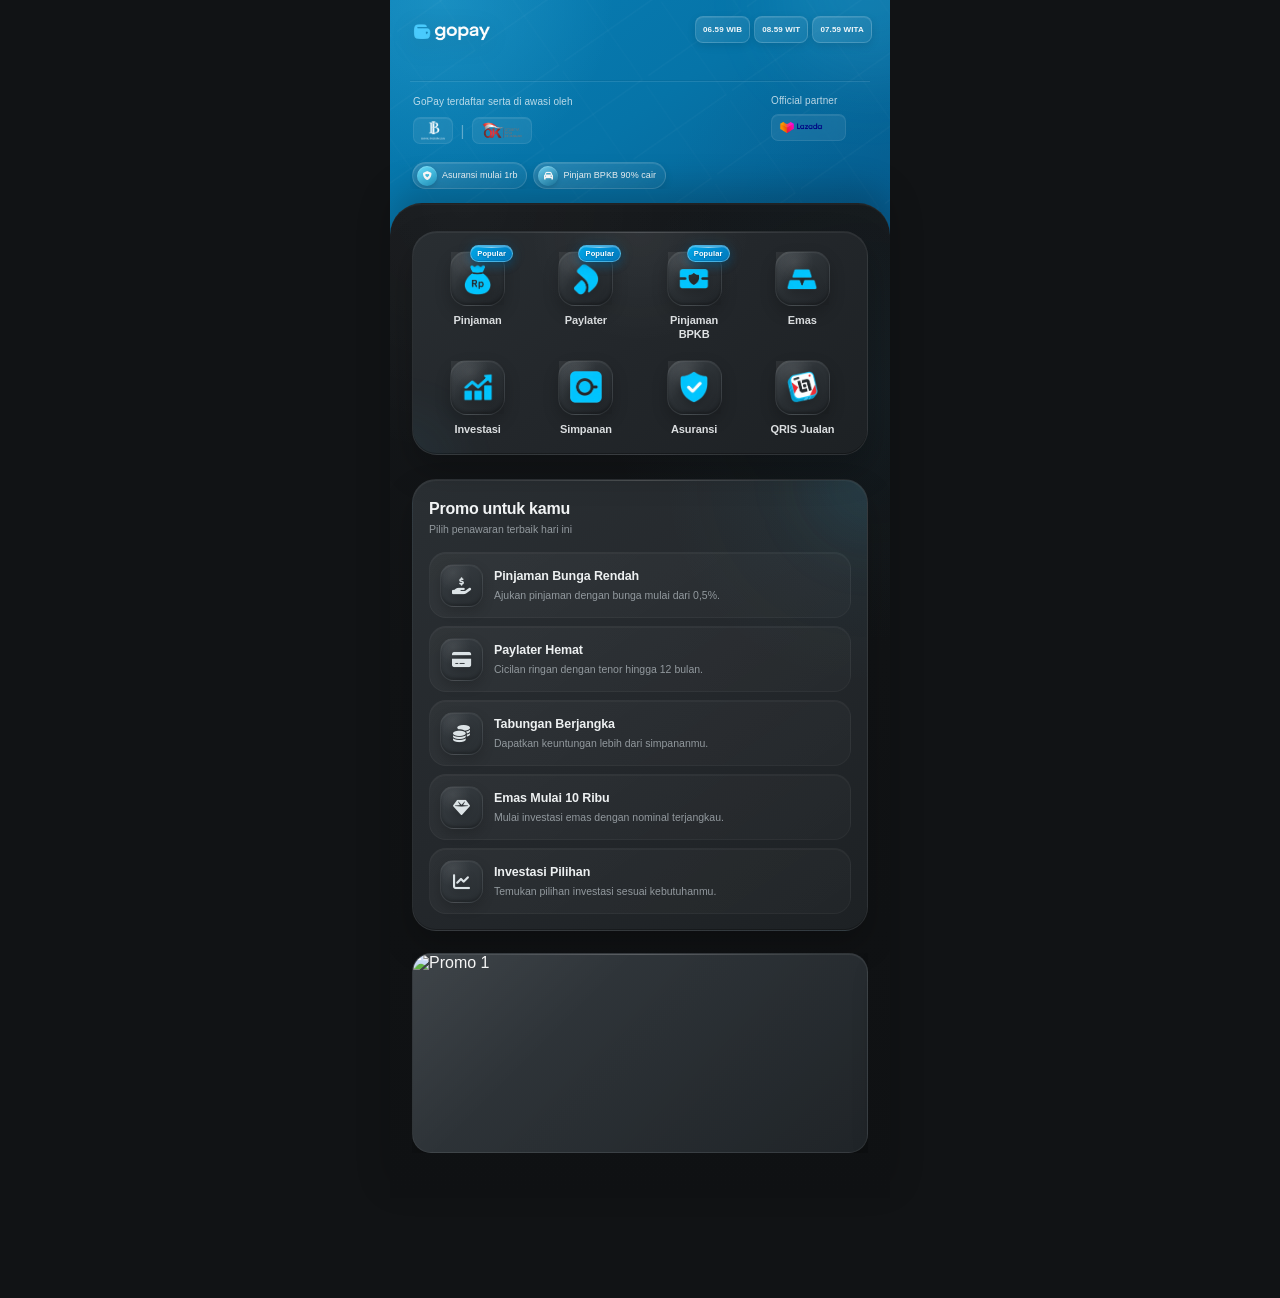
==== commit 7252d0d2: "Update index.html" ====
--- a/index.html
+++ b/index.html
@@ -27,7 +27,7 @@
 
         <!-- LOGO GOPAY -->
         <div class="main-logo">
-            <img src="logo-gopayy.png" alt="GoPay">
+            <img src="assets/logo-gopayy.png" alt="GoPay">
         </div>
 
         <!-- JAM ZONA WAKTU -->
@@ -58,7 +58,7 @@
 
                 <div class="official-logo">
                     <img
-                        src="bi.png"
+                        src="assets/bi.png"
                         alt="Bank Indonesia"
                     >
                 </div>
@@ -67,7 +67,7 @@
 
                 <div class="official-logo">
                     <img
-                        src="ojx.png"
+                        src="assets/ojx.png"
                         alt="OJK"
                     >
                 </div>
@@ -86,7 +86,7 @@
 
             <div class="partner-logo">
                 <img
-                    src="lazadax.png"
+                    src="assets/lazadax.png"
                     alt="Official Partner"
                 >
             </div>
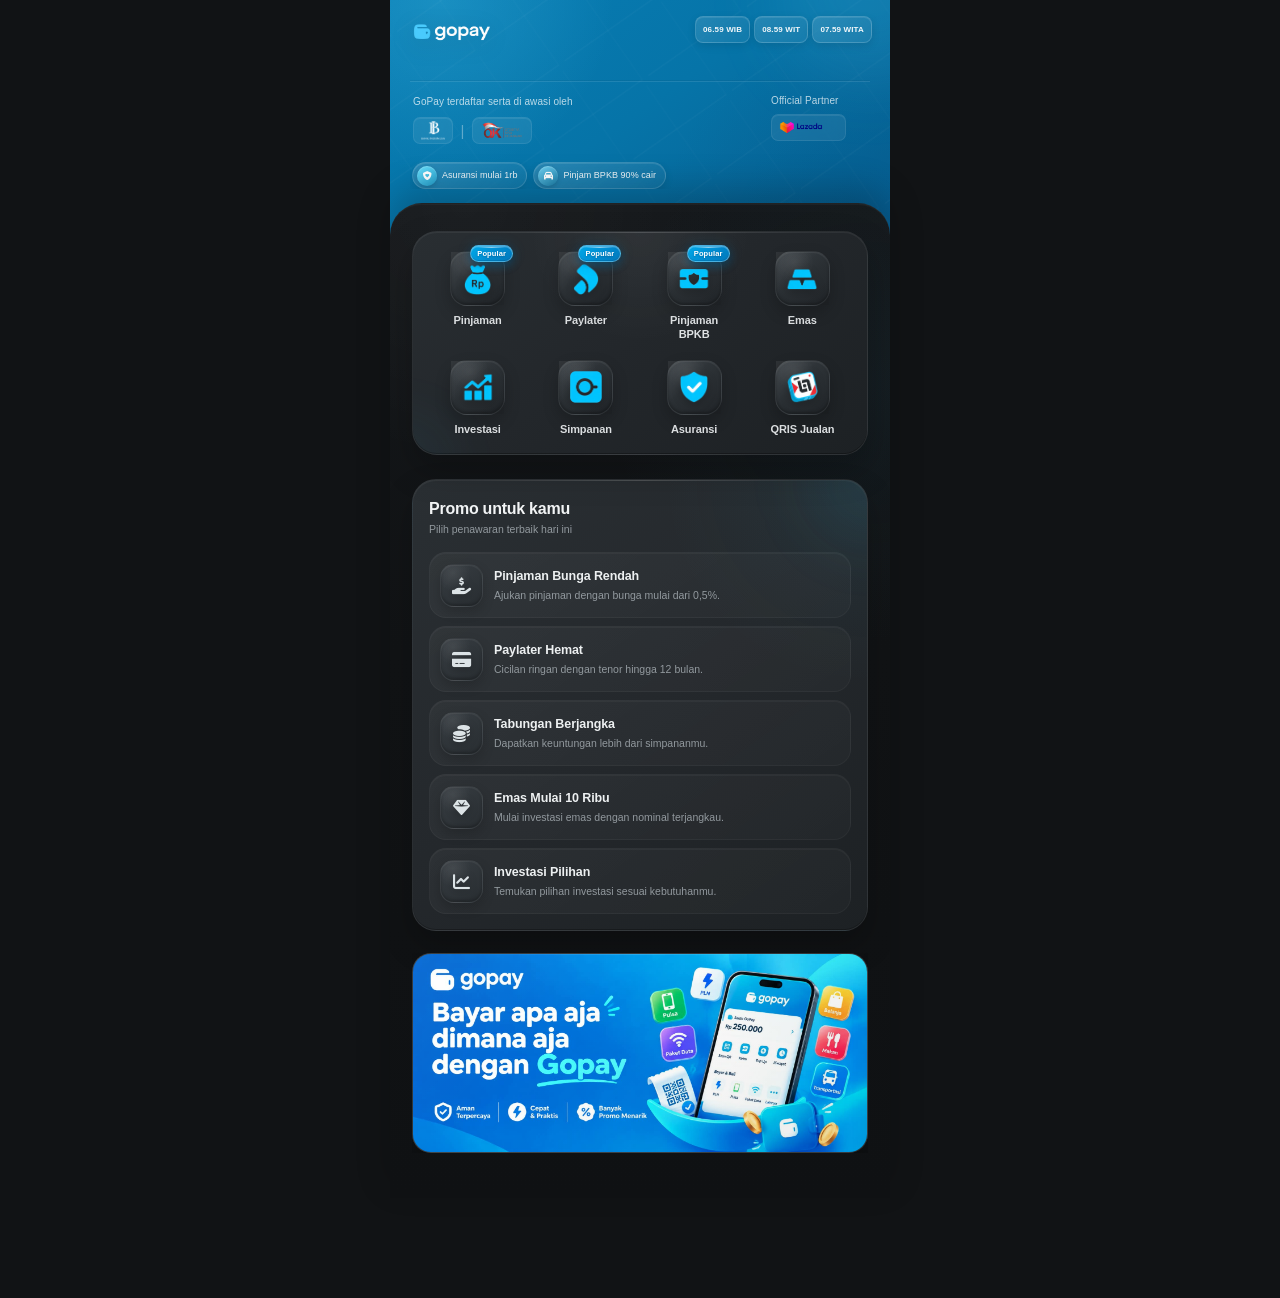
==== commit 90b2555e: "Update index.html" ====
--- a/index.html
+++ b/index.html
@@ -81,7 +81,7 @@
         <div class="partner">
 
             <div class="partner-title">
-                Official partner
+                Official Partner
             </div>
 
             <div class="partner-logo">
--- a/style.css
+++ b/style.css
@@ -283,6 +283,7 @@
 
 .info-title {
     font-size: 10px;
+    font-weight: 500;
 
     line-height: 1.4;
 
@@ -358,6 +359,7 @@
 
 .partner-title {
     font-size: 10px;
+    font-weight: 500;
 
     color: rgba(255,255,255,.72);
 
@@ -437,7 +439,7 @@
 
     .info-title,
     .partner-title {
-        font-size: 9px;
+        font-size: 12px;
     }
 
     .official-logo {
